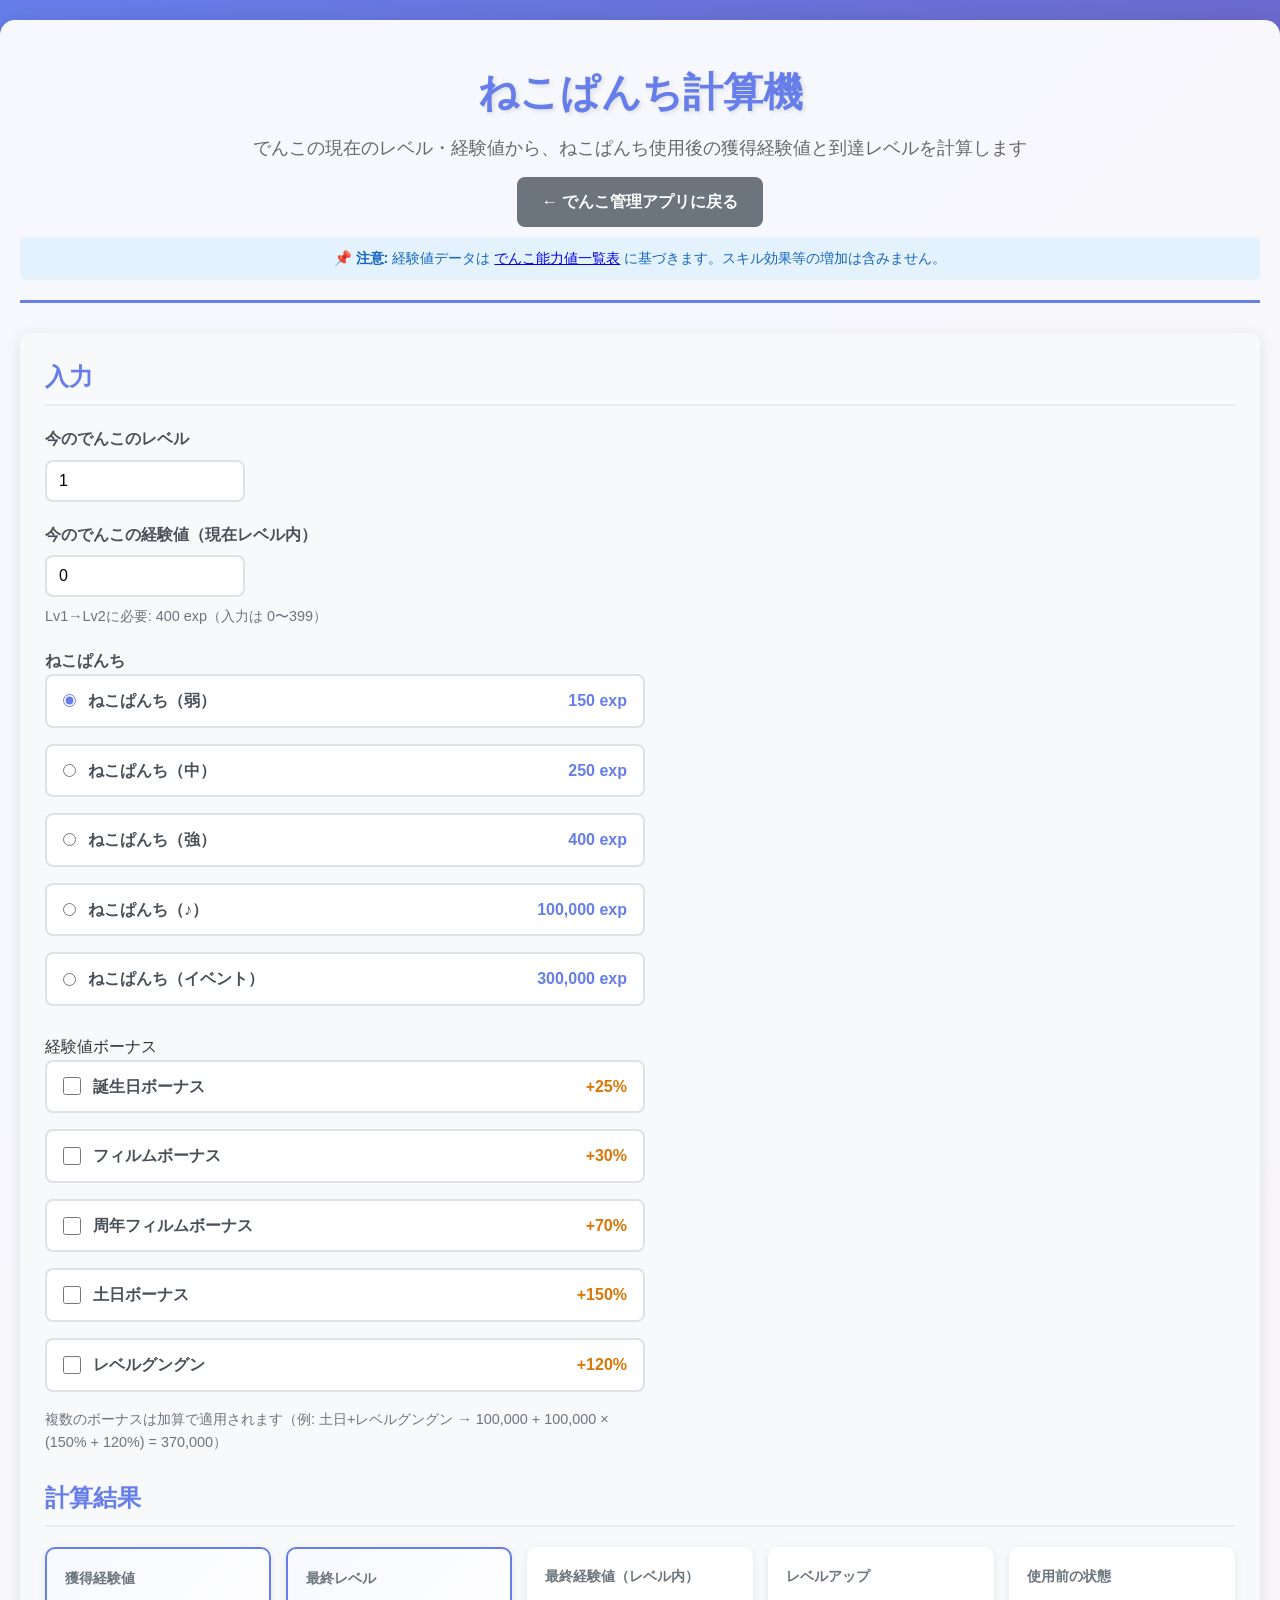
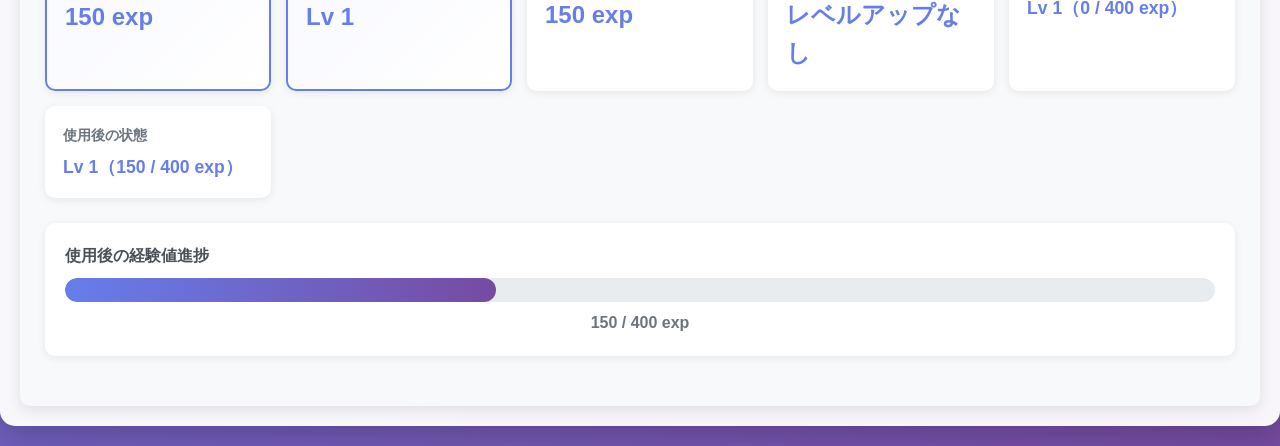
==== nekopanchi.html @ 50ef8048 "Add files via upload" ====
<!DOCTYPE html>
<html lang="ja">
<head>
    <meta charset="UTF-8">
    <meta name="viewport" content="width=device-width, initial-scale=1.0">
    <title>ねこぱんち計算機 - 駅メモ！でんこ管理アプリ</title>
    <link rel="icon" type="image/svg+xml" href="favicon.svg">
    <link rel="stylesheet" href="styles.css">
</head>
<body>
    <div class="container">
        <header class="header">
            <h1>ねこぱんち計算機</h1>
            <p>でんこの現在のレベル・経験値から、ねこぱんち使用後の獲得経験値と到達レベルを計算します</p>
            <nav class="page-nav">
                <a href="index.html" class="btn btn-secondary">← でんこ管理アプリに戻る</a>
            </nav>
            <div class="notice" style="background: #e3f2fd; padding: 10px; border-radius: 5px; margin-top: 10px; font-size: 0.9rem; color: #1565c0;">
                <strong>📌 注意:</strong> 経験値データは
                <a href="wiki/でんこ能力値一覧表.html" target="_blank" rel="noopener">でんこ能力値一覧表</a>
                に基づきます。スキル効果等の増加は含みません。
            </div>
        </header>

        <div class="calculator-panel">
            <section class="calculator-section">
                <h2>入力</h2>
                <div class="calculator-form">
                    <div class="form-group">
                        <label for="current-level">今のでんこのレベル</label>
                        <input type="number" id="current-level" min="1" max="80" value="1" required>
                    </div>

                    <div class="form-group">
                        <label for="current-exp">今のでんこの経験値（現在レベル内）</label>
                        <input type="number" id="current-exp" min="0" value="0" required>
                        <p id="exp-hint" class="form-hint">次のレベルまで: あと 400 exp（入力は 0〜399）</p>
                    </div>

                    <fieldset class="form-group punch-selector">
                        <legend>ねこぱんち</legend>
                        <label class="punch-option">
                            <input type="radio" name="nekopanchi-type" value="weak" checked>
                            <span class="punch-label">ねこぱんち（弱）</span>
                            <span class="punch-exp">150 exp</span>
                        </label>
                        <label class="punch-option">
                            <input type="radio" name="nekopanchi-type" value="medium">
                            <span class="punch-label">ねこぱんち（中）</span>
                            <span class="punch-exp">250 exp</span>
                        </label>
                        <label class="punch-option">
                            <input type="radio" name="nekopanchi-type" value="strong">
                            <span class="punch-label">ねこぱんち（強）</span>
                            <span class="punch-exp">400 exp</span>
                        </label>
                        <label class="punch-option">
                            <input type="radio" name="nekopanchi-type" value="music">
                            <span class="punch-label">ねこぱんち（♪）</span>
                            <span class="punch-exp">100,000 exp</span>
                        </label>
                        <label class="punch-option">
                            <input type="radio" name="nekopanchi-type" value="event">
                            <span class="punch-label">ねこぱんち（イベント）</span>
                            <span class="punch-exp">300,000 exp</span>
                        </label>
                    </fieldset>

                    <fieldset class="form-group bonus-selector">
                        <legend>経験値ボーナス</legend>
                        <label class="bonus-option">
                            <input type="checkbox" id="bonus-birthday" name="exp-bonus" value="birthday">
                            <span class="bonus-label">誕生日ボーナス</span>
                            <span class="bonus-rate">+25%</span>
                        </label>
                        <label class="bonus-option">
                            <input type="checkbox" id="bonus-film" name="exp-bonus" value="film">
                            <span class="bonus-label">フィルムボーナス</span>
                            <span class="bonus-rate">+30%</span>
                        </label>
                        <label class="bonus-option">
                            <input type="checkbox" id="bonus-anniversary-film" name="exp-bonus" value="anniversaryFilm">
                            <span class="bonus-label">周年フィルムボーナス</span>
                            <span class="bonus-rate">+70%</span>
                        </label>
                        <label class="bonus-option">
                            <input type="checkbox" id="bonus-weekend" name="exp-bonus" value="weekend">
                            <span class="bonus-label">土日ボーナス</span>
                            <span class="bonus-rate">+150%</span>
                        </label>
                        <label class="bonus-option">
                            <input type="checkbox" id="bonus-level-gungun" name="exp-bonus" value="levelGungun">
                            <span class="bonus-label">レベルグングン</span>
                            <span class="bonus-rate">+120%</span>
                        </label>
                        <p class="form-hint">複数のボーナスは加算で適用されます（例: 土日+レベルグングン → 100,000 + 100,000 × (150% + 120%) = 370,000）</p>
                    </fieldset>
                </div>
            </section>

            <div id="error-message" class="error-message" hidden></div>

            <section id="result-section" class="calculator-section result-section">
                <h2>計算結果</h2>
                <div class="result-grid">
                    <div class="result-card highlight">
                        <span class="result-label">獲得経験値</span>
                        <span id="gained-exp" class="result-value">150 exp</span>
                        <span id="gained-exp-detail" class="result-detail"></span>
                    </div>
                    <div class="result-card highlight">
                        <span class="result-label">最終レベル</span>
                        <span id="final-level" class="result-value">Lv 1</span>
                    </div>
                    <div class="result-card">
                        <span class="result-label">最終経験値（レベル内）</span>
                        <span id="final-exp" class="result-value">150 exp</span>
                    </div>
                    <div class="result-card">
                        <span class="result-label">レベルアップ</span>
                        <span id="level-up-count" class="result-value">レベルアップなし</span>
                    </div>
                    <div class="result-card">
                        <span class="result-label">使用前の状態</span>
                        <span id="state-before" class="result-value result-value-sm">Lv 1（0 / 400 exp）</span>
                    </div>
                    <div class="result-card">
                        <span class="result-label">使用後の状態</span>
                        <span id="state-after" class="result-value result-value-sm">Lv 1（150 / 400 exp）</span>
                    </div>
                </div>

                <div class="exp-progress-container">
                    <p class="progress-label">使用後の経験値進捗</p>
                    <div class="exp-progress-track">
                        <div id="exp-progress-bar" class="exp-progress-bar"></div>
                    </div>
                    <p id="exp-progress-text" class="progress-text">150 / 400 exp</p>
                </div>
            </section>
        </div>
    </div>

    <script src="nekopanchi.js"></script>
</body>
</html>
---- styles.css ----
/**
 * 駅メモ！でんこ管理アプリ - スタイルシート
 * 
 * 概要: でんこの所持状況とレベル管理を行うWebアプリケーションのスタイル定義
 * 主な仕様: レスポンシブデザイン、モダンなUI、使いやすいフィルタ・ソート機能
 * 制限事項: 静的ファイルのみで動作、ローカルストレージを使用
 */

/* リセットとベーススタイル */
* {
    margin: 0;
    padding: 0;
    box-sizing: border-box;
}

body {
    font-family: 'Segoe UI', Tahoma, Geneva, Verdana, sans-serif;
    line-height: 1.6;
    color: #333;
    background: linear-gradient(135deg, #667eea 0%, #764ba2 100%);
    min-height: 100vh;
}

.container {
    max-width: 1400px;
    margin: 0 auto;
    padding: 20px;
    background: rgba(255, 255, 255, 0.95);
    border-radius: 15px;
    box-shadow: 0 10px 30px rgba(0, 0, 0, 0.2);
    margin-top: 20px;
    margin-bottom: 20px;
}

/* ヘッダー */
.header {
    text-align: center;
    margin-bottom: 30px;
    padding: 20px 0;
    border-bottom: 3px solid #667eea;
}

.header h1 {
    color: #667eea;
    font-size: 2.5rem;
    margin-bottom: 10px;
    text-shadow: 2px 2px 4px rgba(0, 0, 0, 0.1);
}

.header p {
    color: #666;
    font-size: 1.1rem;
}

/* コントロールパネル */
.control-panel {
    background: #f8f9fa;
    border-radius: 10px;
    padding: 25px;
    margin-bottom: 30px;
    box-shadow: 0 4px 15px rgba(0, 0, 0, 0.1);
}

/* タブ */
.tab-container {
    display: flex;
    gap: 10px;
    margin-bottom: 25px;
    justify-content: center;
}

.tab-button {
    padding: 12px 30px;
    border: none;
    border-radius: 25px;
    background: #e9ecef;
    color: #495057;
    font-size: 1rem;
    font-weight: 600;
    cursor: pointer;
    transition: all 0.3s ease;
}

.tab-button:hover {
    background: #dee2e6;
    transform: translateY(-2px);
}

.tab-button.active {
    background: #667eea;
    color: white;
    box-shadow: 0 4px 15px rgba(102, 126, 234, 0.3);
}

/* フィルタ・ソートセクション */
.filter-sort-container {
    display: grid;
    grid-template-columns: 2fr 1fr;
    gap: 30px;
    margin-bottom: 25px;
}

.filter-section h3,
.sort-section h3 {
    color: #495057;
    margin-bottom: 15px;
    font-size: 1.2rem;
    border-bottom: 2px solid #667eea;
    padding-bottom: 5px;
}

.filter-row {
    display: flex;
    gap: 15px;
    margin-bottom: 15px;
    flex-wrap: wrap;
}

.filter-item {
    display: flex;
    flex-direction: column;
    gap: 5px;
    min-width: 150px;
    flex: 1;
}

.filter-item label {
    font-weight: 600;
    color: #495057;
    font-size: 0.9rem;
}

.filter-item input,
.filter-item select {
    padding: 8px 12px;
    border: 2px solid #e9ecef;
    border-radius: 8px;
    font-size: 0.9rem;
    transition: border-color 0.3s ease;
}

/* 範囲入力用のスタイル */
.filter-item .range-inputs {
    display: flex;
    align-items: center;
    gap: 8px;
}

.filter-item .range-inputs input {
    flex: 1;
    min-width: 60px;
}

.filter-item .range-inputs span {
    color: #495057;
    font-weight: 600;
}

.filter-item input:focus,
.filter-item select:focus {
    outline: none;
    border-color: #667eea;
    box-shadow: 0 0 0 3px rgba(102, 126, 234, 0.1);
}

.sort-controls {
    display: flex;
    gap: 10px;
    align-items: center;
    flex-wrap: wrap;
}

.sort-controls label {
    font-weight: 600;
    color: #495057;
    font-size: 0.9rem;
}

.sort-controls select {
    padding: 8px 12px;
    border: 2px solid #e9ecef;
    border-radius: 8px;
    font-size: 0.9rem;
}

.sort-direction-btn {
    padding: 8px 15px;
    border: 2px solid #667eea;
    border-radius: 8px;
    background: white;
    color: #667eea;
    cursor: pointer;
    font-weight: 600;
    transition: all 0.3s ease;
}

.sort-direction-btn:hover {
    background: #667eea;
    color: white;
}

/* 統計情報 */
.stats-section {
    display: flex;
    gap: 20px;
    justify-content: center;
    flex-wrap: wrap;
    padding: 20px;
    background: white;
    border-radius: 10px;
    box-shadow: 0 2px 10px rgba(0, 0, 0, 0.1);
}

.stat-item {
    display: flex;
    flex-direction: column;
    align-items: center;
    gap: 5px;
    min-width: 100px;
}

.stat-label {
    font-size: 0.9rem;
    color: #666;
    font-weight: 600;
}

.stat-item span:last-child {
    font-size: 1.5rem;
    font-weight: bold;
    color: #667eea;
}

/* でんこリスト */
.denko-list-container {
    margin-bottom: 30px;
}

.denko-list {
    display: grid;
    gap: 15px;
}

.denko-item {
    background: white;
    border-radius: 12px;
    padding: 20px;
    box-shadow: 0 4px 15px rgba(0, 0, 0, 0.1);
    transition: all 0.3s ease;
    border-left: 5px solid #e9ecef;
}

.denko-item:hover {
    transform: translateY(-3px);
    box-shadow: 0 8px 25px rgba(0, 0, 0, 0.15);
}

.denko-item.owned {
    border-left-color: #28a745;
    background: linear-gradient(135deg, #ffffff 0%, #f8fff9 100%);
}

.denko-item.not-owned {
    border-left-color: #dc3545;
    background: linear-gradient(135deg, #ffffff 0%, #fff8f8 100%);
}

.denko-header {
    display: flex;
    justify-content: space-between;
    align-items: center;
    margin-bottom: 15px;
    flex-wrap: wrap;
    gap: 10px;
}

.denko-basic-info {
    display: flex;
    align-items: center;
    gap: 15px;
    flex-wrap: wrap;
}

.denko-id {
    background: #667eea;
    color: white;
    padding: 5px 12px;
    border-radius: 20px;
    font-weight: bold;
    font-size: 0.9rem;
}

.denko-name {
    font-size: 1.3rem;
    font-weight: bold;
    color: #333;
}

.denko-type {
    background: #17a2b8;
    color: white;
    padding: 4px 10px;
    border-radius: 15px;
    font-size: 0.8rem;
    font-weight: 600;
}

.denko-attribute {
    padding: 4px 10px;
    border-radius: 15px;
    font-size: 0.8rem;
    font-weight: 600;
    color: white;
}

.denko-attribute.heat {
    background: #dc3545;
}

.denko-attribute.cool {
    background: #007bff;
}

.denko-attribute.eco {
    background: #28a745;
}

.denko-controls {
    display: flex;
    align-items: center;
    gap: 15px;
}

.ownership-control {
    display: flex;
    align-items: center;
    gap: 8px;
}

.ownership-checkbox {
    width: 20px;
    height: 20px;
    cursor: pointer;
}

.level-control {
    display: flex;
    align-items: center;
    gap: 8px;
}

.level-input {
    width: 70px;
    padding: 6px 8px;
    border: 2px solid #e9ecef;
    border-radius: 6px;
    text-align: center;
    font-weight: bold;
}

.level-input:focus {
    outline: none;
    border-color: #667eea;
}

.level-input:disabled {
    background: #f8f9fa;
    color: #6c757d;
}

.class-control {
    display: flex;
    align-items: center;
    gap: 8px;
}

.class-input {
    width: 70px;
    padding: 6px 8px;
    border: 2px solid #e9ecef;
    border-radius: 6px;
    text-align: center;
    font-weight: bold;
}

.class-input:focus {
    outline: none;
    border-color: #667eea;
}

.class-input:disabled {
    background: #f8f9fa;
    color: #6c757d;
}

.denko-details {
    margin-top: 15px;
    padding-top: 15px;
    border-top: 1px solid #e9ecef;
}

.skill-info {
    background: #f8f9fa;
    padding: 15px;
    border-radius: 8px;
    margin-top: 10px;
}

.skill-name {
    font-weight: bold;
    color: #667eea;
    margin-bottom: 8px;
    font-size: 1rem;
}

.skill-effect {
    color: #555;
    line-height: 1.5;
    font-size: 0.9rem;
}

/* データ管理 */
.data-management {
    display: flex;
    gap: 15px;
    justify-content: center;
    flex-wrap: wrap;
    padding: 25px;
    background: #f8f9fa;
    border-radius: 10px;
}

.btn {
    padding: 12px 25px;
    border: none;
    border-radius: 8px;
    font-size: 1rem;
    font-weight: 600;
    cursor: pointer;
    transition: all 0.3s ease;
    text-decoration: none;
    display: inline-block;
}

.btn-primary {
    background: #667eea;
    color: white;
}

.btn-primary:hover {
    background: #5a6fd8;
    transform: translateY(-2px);
    box-shadow: 0 4px 15px rgba(102, 126, 234, 0.3);
}

.btn-secondary {
    background: #6c757d;
    color: white;
}

.btn-secondary:hover {
    background: #5a6268;
    transform: translateY(-2px);
    box-shadow: 0 4px 15px rgba(108, 117, 125, 0.3);
}

.btn-info {
    background: #17a2b8;
    color: white;
}

.btn-info:hover {
    background: #138496;
    transform: translateY(-2px);
    box-shadow: 0 4px 15px rgba(23, 162, 184, 0.3);
}

/* モーダル */
.modal {
    display: none;
    position: fixed;
    z-index: 1000;
    left: 0;
    top: 0;
    width: 100%;
    height: 100%;
    background-color: rgba(0, 0, 0, 0.5);
    animation: fadeIn 0.3s ease;
}

.modal-content {
    background-color: white;
    margin: 5% auto;
    padding: 0;
    border-radius: 15px;
    width: 90%;
    max-width: 900px;
    max-height: 80vh;
    overflow-y: auto;
    box-shadow: 0 10px 30px rgba(0, 0, 0, 0.3);
    animation: slideDown 0.3s ease;
}

.modal-header {
    display: flex;
    justify-content: space-between;
    align-items: center;
    padding: 20px 25px;
    border-bottom: 2px solid #e9ecef;
    background: linear-gradient(135deg, #667eea 0%, #764ba2 100%);
    color: white;
    border-radius: 15px 15px 0 0;
}

.modal-header h2 {
    margin: 0;
    font-size: 1.5rem;
}

.close {
    color: white;
    font-size: 28px;
    font-weight: bold;
    cursor: pointer;
    line-height: 1;
    padding: 5px;
    border-radius: 50%;
    transition: all 0.3s ease;
}

.close:hover {
    background-color: rgba(255, 255, 255, 0.2);
    transform: scale(1.1);
}

.modal-body {
    padding: 25px;
}

/* グラフコントロール */
.graph-controls {
    display: flex;
    gap: 20px;
    margin-bottom: 20px;
    justify-content: center;
    flex-wrap: wrap;
}

.graph-controls label {
    display: flex;
    align-items: center;
    gap: 8px;
    padding: 10px 15px;
    background: #f8f9fa;
    border-radius: 20px;
    cursor: pointer;
    transition: all 0.3s ease;
    font-weight: 600;
}

.graph-controls label:hover {
    background: #e9ecef;
    transform: translateY(-2px);
}

.graph-controls input[type="radio"] {
    width: 18px;
    height: 18px;
}

.graph-controls input[type="radio"]:checked + label,
.graph-controls label:has(input[type="radio"]:checked) {
    background: #667eea;
    color: white;
}

/* グラフエリア */
#level-chart {
    width: 100%;
    height: 400px;
    border: 2px solid #e9ecef;
    border-radius: 10px;
    background: white;
    margin-bottom: 20px;
}

/* グラフ統計 */
.graph-stats {
    display: flex;
    gap: 30px;
    justify-content: center;
    flex-wrap: wrap;
    padding: 20px;
    background: #f8f9fa;
    border-radius: 10px;
}

.stat-row {
    display: flex;
    flex-direction: column;
    align-items: center;
    gap: 5px;
    min-width: 120px;
}

.stat-row .stat-label {
    font-size: 0.9rem;
    color: #666;
    font-weight: 600;
}

.stat-row span:last-child {
    font-size: 1.3rem;
    font-weight: bold;
    color: #667eea;
}

/* アニメーション */
@keyframes fadeIn {
    from { opacity: 0; }
    to { opacity: 1; }
}

@keyframes slideDown {
    from { 
        opacity: 0;
        transform: translateY(-50px);
    }
    to { 
        opacity: 1;
        transform: translateY(0);
    }
}

/* レスポンシブデザイン */
@media (max-width: 768px) {
    .container {
        margin: 10px;
        padding: 15px;
    }
    
    .header h1 {
        font-size: 2rem;
    }
    
    .filter-sort-container {
        grid-template-columns: 1fr;
        gap: 20px;
    }
    
    .filter-row {
        flex-direction: column;
        gap: 10px;
    }
    
    .filter-item {
        min-width: auto;
    }
    
    .denko-header {
        flex-direction: column;
        align-items: flex-start;
    }
    
    .denko-basic-info {
        width: 100%;
    }
    
    .denko-controls {
        width: 100%;
        justify-content: space-between;
    }
    
    .stats-section {
        gap: 15px;
    }
    
    .data-management {
        flex-direction: column;
        align-items: center;
    }
    
    .btn {
        width: 100%;
        max-width: 300px;
    }
    
    .modal-content {
        width: 95%;
        margin: 2% auto;
    }
    
    .graph-controls {
        flex-direction: column;
        align-items: center;
    }
    
    .graph-stats {
        gap: 15px;
    }
    
    #level-chart {
        height: 300px;
    }
}

@media (max-width: 480px) {
    .tab-container {
        flex-direction: column;
    }
    
    .tab-button {
        width: 100%;
    }
    
    .denko-basic-info {
        flex-direction: column;
        align-items: flex-start;
        gap: 10px;
    }
}

/* ねこぱんち計算機 */
.page-nav {
    margin-top: 15px;
}

.page-nav .btn {
    text-decoration: none;
    display: inline-block;
}

.calculator-panel {
    background: #f8f9fa;
    border-radius: 10px;
    padding: 25px;
    box-shadow: 0 4px 15px rgba(0, 0, 0, 0.1);
}

.calculator-section {
    margin-bottom: 25px;
}

.calculator-section h2 {
    color: #667eea;
    margin-bottom: 20px;
    padding-bottom: 8px;
    border-bottom: 2px solid #e9ecef;
}

.calculator-form {
    display: grid;
    gap: 20px;
    max-width: 600px;
}

.form-group {
    display: flex;
    flex-direction: column;
    gap: 8px;
}

.form-group label,
.punch-selector legend {
    font-weight: 600;
    color: #495057;
}

.form-group input[type="number"] {
    padding: 10px 12px;
    border: 2px solid #dee2e6;
    border-radius: 8px;
    font-size: 1rem;
    max-width: 200px;
}

.form-group input[type="number"]:focus {
    outline: none;
    border-color: #667eea;
}

.form-hint {
    font-size: 0.9rem;
    color: #6c757d;
}

.punch-selector {
    border: none;
    padding: 0;
    margin: 0;
}

.punch-option {
    display: flex;
    align-items: center;
    gap: 12px;
    padding: 12px 16px;
    margin-bottom: 8px;
    background: #fff;
    border: 2px solid #dee2e6;
    border-radius: 8px;
    cursor: pointer;
    transition: border-color 0.2s, background-color 0.2s;
}

.punch-option:hover {
    border-color: #667eea;
    background: #f8f9ff;
}

.punch-option input[type="radio"] {
    accent-color: #667eea;
}

.punch-label {
    flex: 1;
    font-weight: 600;
}

.punch-exp {
    color: #667eea;
    font-weight: 700;
}

.bonus-selector {
    border: none;
    padding: 0;
    margin: 0;
}

.bonus-option {
    display: flex;
    align-items: center;
    gap: 12px;
    padding: 12px 16px;
    margin-bottom: 8px;
    background: #fff;
    border: 2px solid #dee2e6;
    border-radius: 8px;
    cursor: pointer;
    transition: border-color 0.2s, background-color 0.2s;
}

.bonus-option:hover {
    border-color: #f59e0b;
    background: #fffbeb;
}

.bonus-option input[type="checkbox"] {
    accent-color: #f59e0b;
    width: 18px;
    height: 18px;
}

.bonus-label {
    flex: 1;
    font-weight: 600;
}

.bonus-rate {
    color: #d97706;
    font-weight: 700;
}

.result-detail {
    font-size: 0.85rem;
    color: #6c757d;
    font-weight: 500;
    line-height: 1.4;
}

.error-message {
    background: #ffebee;
    color: #c62828;
    padding: 12px 16px;
    border-radius: 8px;
    margin-bottom: 20px;
    border-left: 4px solid #c62828;
}

.result-grid {
    display: grid;
    grid-template-columns: repeat(auto-fit, minmax(220px, 1fr));
    gap: 15px;
    margin-bottom: 25px;
}

.result-card {
    background: #fff;
    border-radius: 10px;
    padding: 18px;
    box-shadow: 0 2px 8px rgba(0, 0, 0, 0.08);
    display: flex;
    flex-direction: column;
    gap: 8px;
}

.result-card.highlight {
    border: 2px solid #667eea;
    background: linear-gradient(135deg, #f8f9ff 0%, #fff 100%);
}

.result-label {
    font-size: 0.9rem;
    color: #6c757d;
    font-weight: 600;
}

.result-value {
    font-size: 1.5rem;
    font-weight: bold;
    color: #667eea;
}

.result-value-sm {
    font-size: 1.1rem;
    line-height: 1.4;
}

.exp-progress-container {
    background: #fff;
    border-radius: 10px;
    padding: 20px;
    box-shadow: 0 2px 8px rgba(0, 0, 0, 0.08);
}

.progress-label {
    font-weight: 600;
    color: #495057;
    margin-bottom: 10px;
}

.exp-progress-track {
    height: 24px;
    background: #e9ecef;
    border-radius: 12px;
    overflow: hidden;
}

.exp-progress-bar {
    height: 100%;
    width: 0;
    background: linear-gradient(90deg, #667eea 0%, #764ba2 100%);
    border-radius: 12px;
    transition: width 0.3s ease;
}

.progress-text {
    margin-top: 8px;
    text-align: center;
    color: #6c757d;
    font-weight: 600;
}
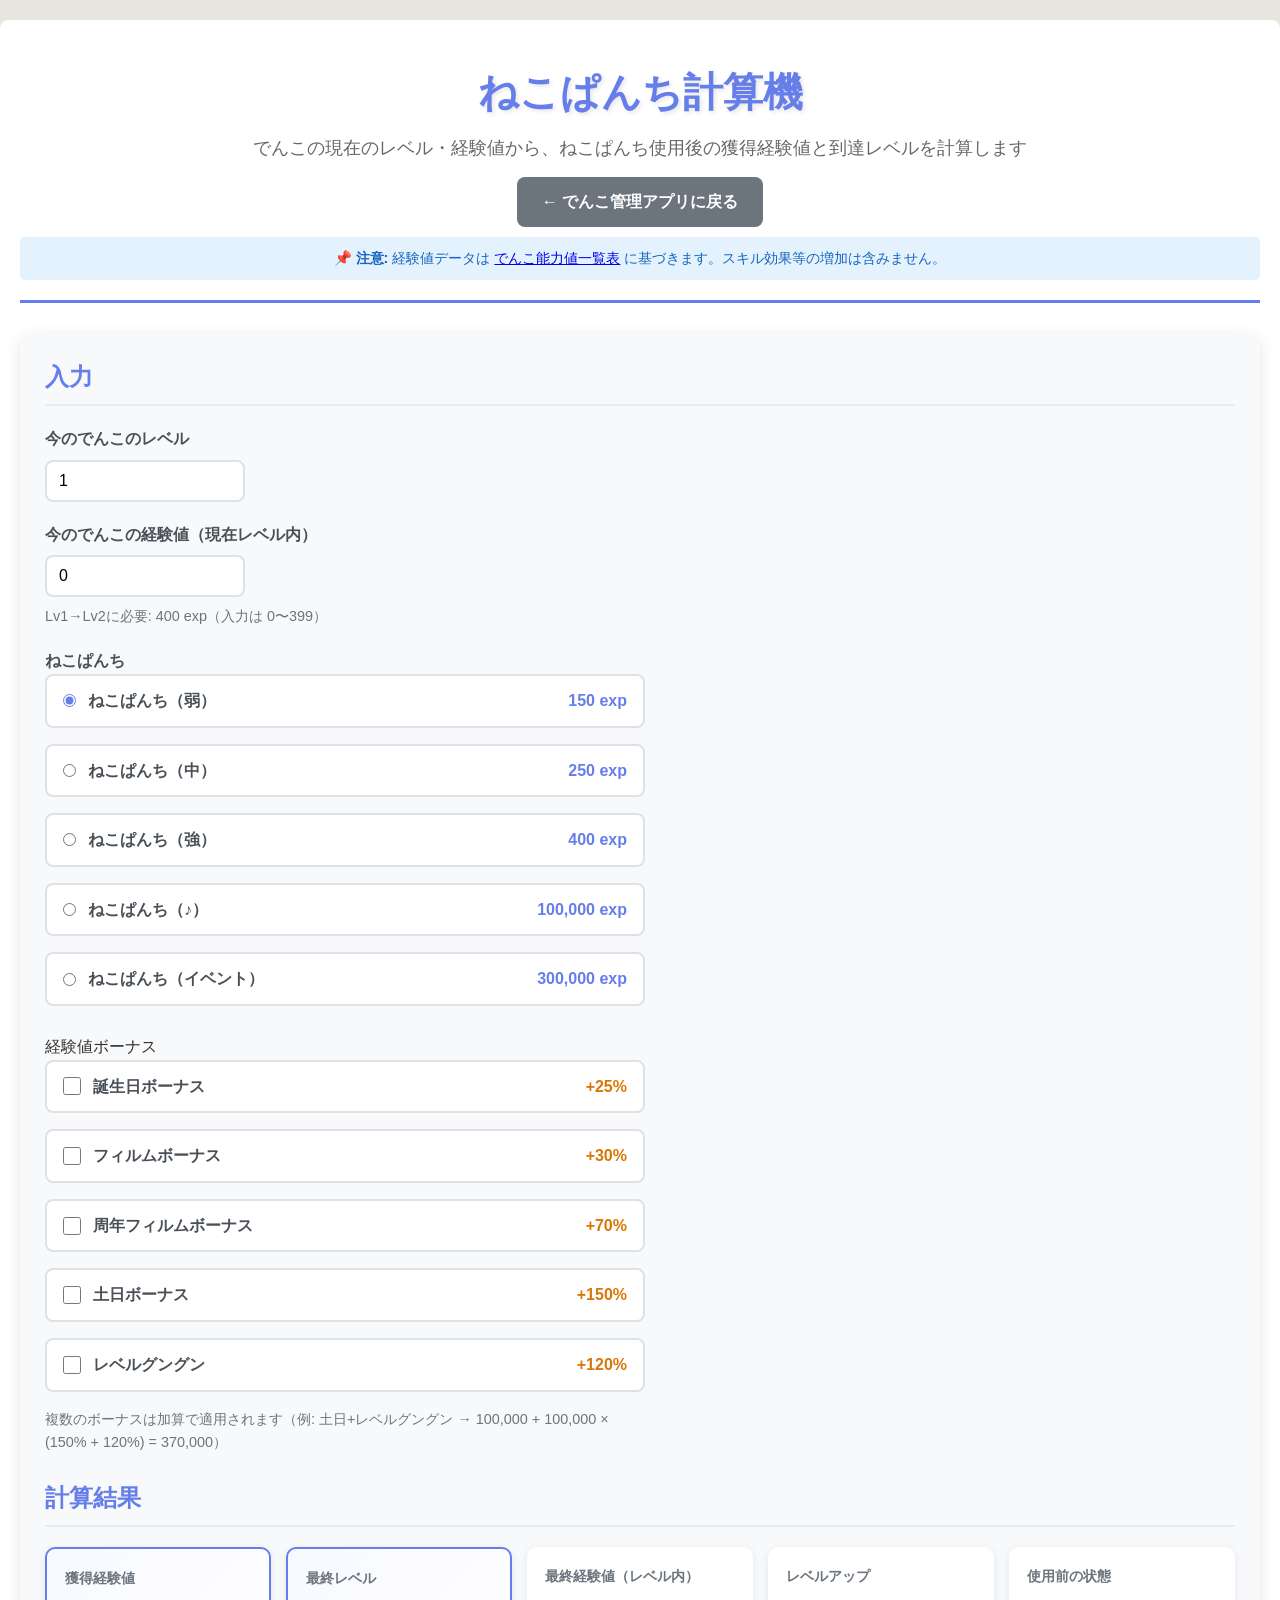
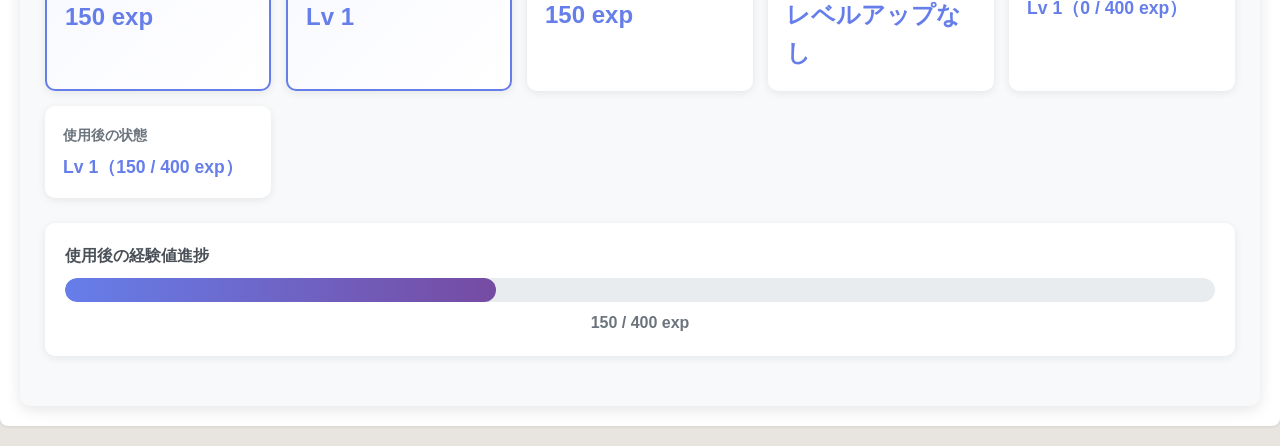
==== commit a2de65f8: "でんこデータを更新し、レベル上限を100に拡張する。 新規でんこの反映と、管理画面・ねこぱんち計算機・経験値テーブルのLv100対応を行う。  Co-authored-by: Cursor <curs" ====
--- a/nekopanchi.html
+++ b/nekopanchi.html
@@ -28,7 +28,7 @@
                 <div class="calculator-form">
                     <div class="form-group">
                         <label for="current-level">今のでんこのレベル</label>
-                        <input type="number" id="current-level" min="1" max="80" value="1" required>
+                        <input type="number" id="current-level" min="1" max="100" value="1" required>
                     </div>
 
                     <div class="form-group">
--- a/styles.css
+++ b/styles.css
@@ -17,7 +17,7 @@
     font-family: 'Segoe UI', Tahoma, Geneva, Verdana, sans-serif;
     line-height: 1.6;
     color: #333;
-    background: linear-gradient(135deg, #667eea 0%, #764ba2 100%);
+    background: #e8e5e0;
     min-height: 100vh;
 }
 
@@ -25,9 +25,9 @@
     max-width: 1400px;
     margin: 0 auto;
     padding: 20px;
-    background: rgba(255, 255, 255, 0.95);
-    border-radius: 15px;
-    box-shadow: 0 10px 30px rgba(0, 0, 0, 0.2);
+    background: #fff;
+    border-radius: 8px;
+    box-shadow: 0 1px 3px rgba(0, 0, 0, 0.08);
     margin-top: 20px;
     margin-bottom: 20px;
 }
@@ -507,7 +507,7 @@
     align-items: center;
     padding: 20px 25px;
     border-bottom: 2px solid #e9ecef;
-    background: linear-gradient(135deg, #667eea 0%, #764ba2 100%);
+    background: #4a5568;
     color: white;
     border-radius: 15px 15px 0 0;
 }
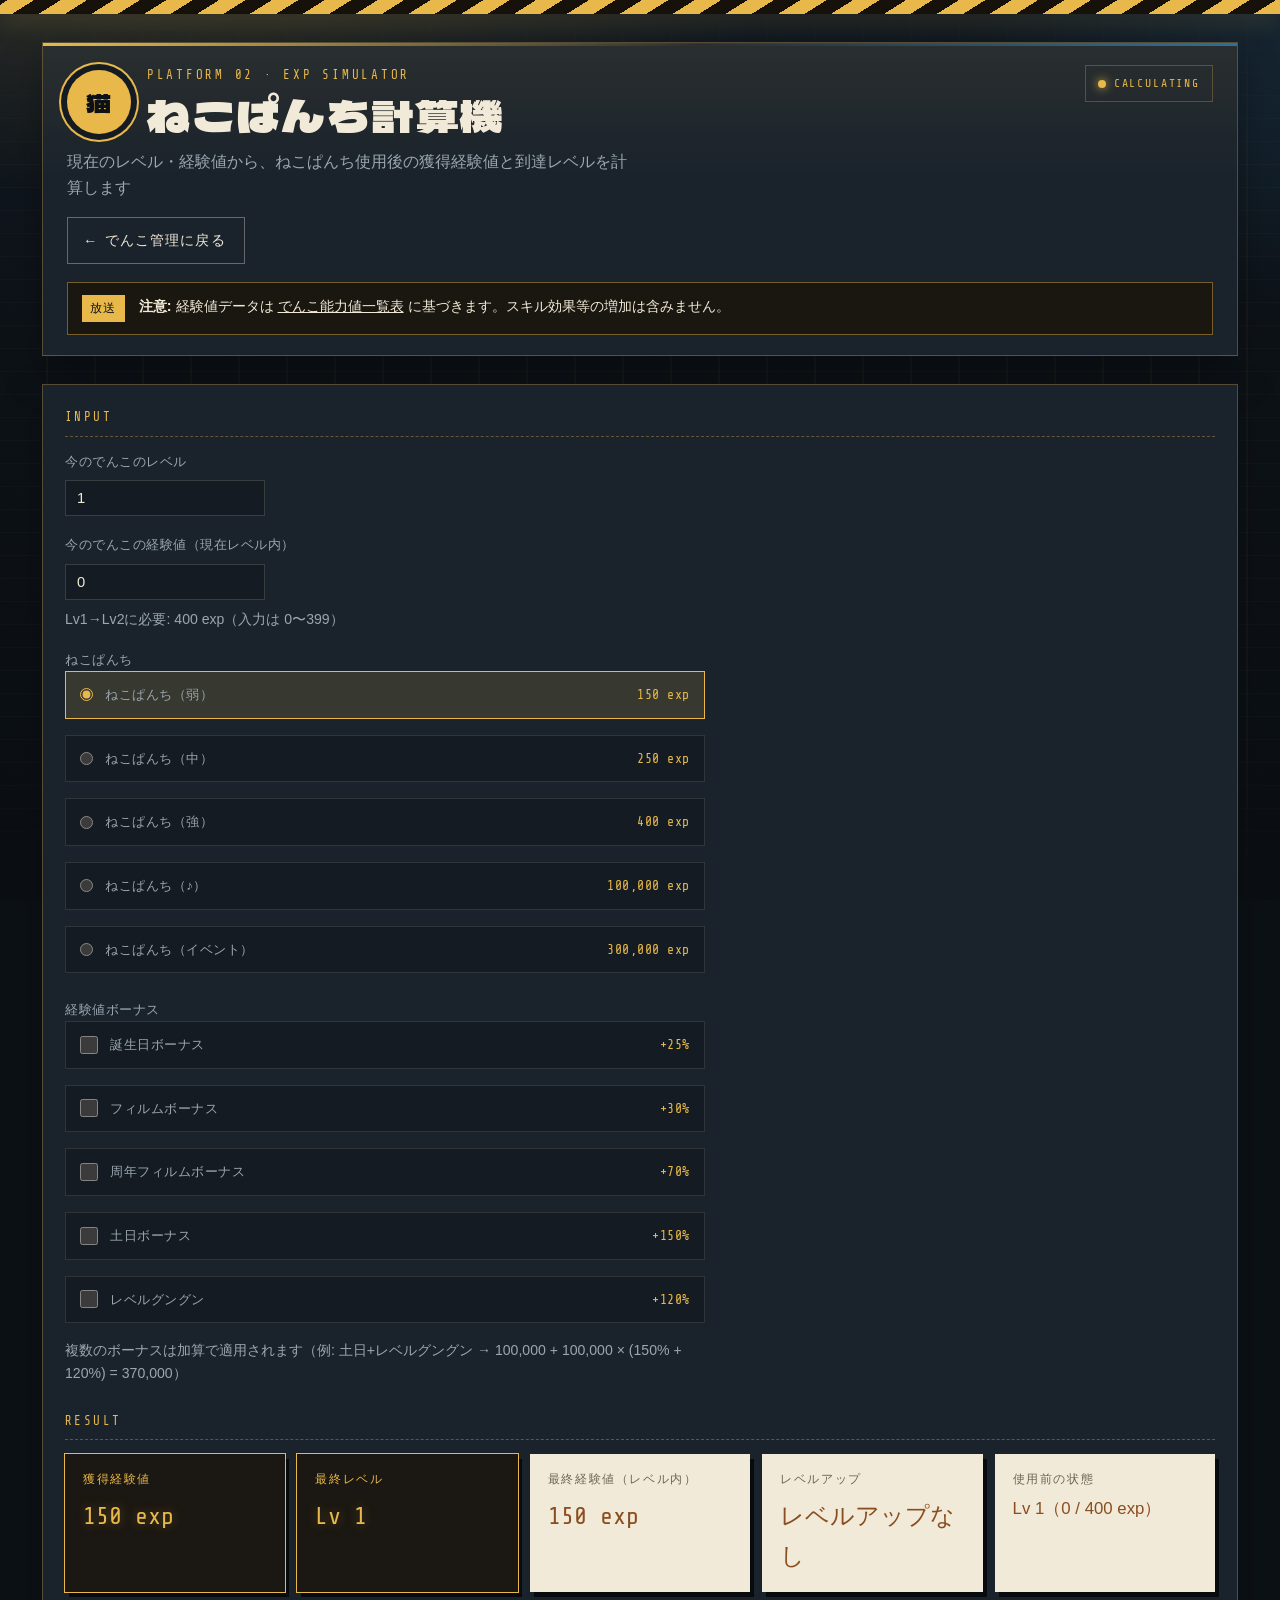
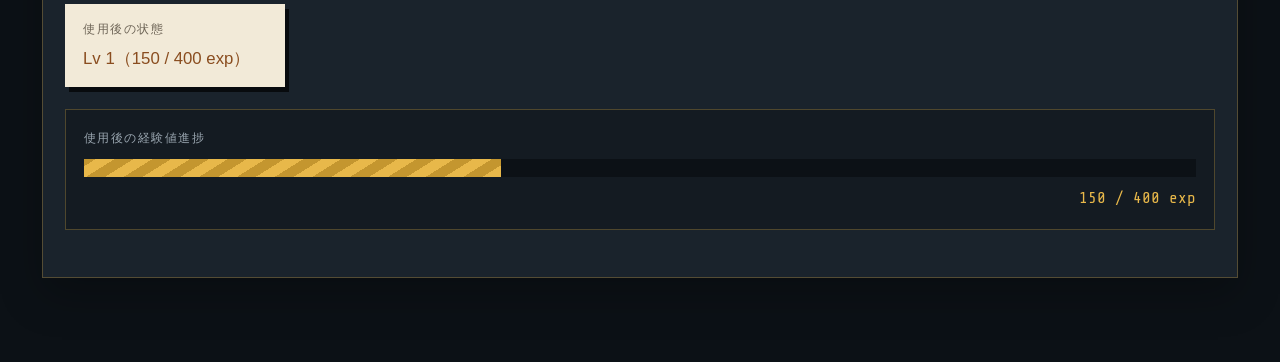
==== commit c80a89b7: "夜のホーム発車標をモチーフにUIを刷新する。 定番の紫系デザインをやめ、乗車券カードとLED統計で駅メモらしい見た目にする。  Co-authored-by: Cursor <cursoragent@" ====
--- a/nekopanchi.html
+++ b/nekopanchi.html
@@ -5,26 +5,45 @@
     <meta name="viewport" content="width=device-width, initial-scale=1.0">
     <title>ねこぱんち計算機 - 駅メモ！でんこ管理アプリ</title>
     <link rel="icon" type="image/svg+xml" href="favicon.svg">
+    <link rel="preconnect" href="https://fonts.googleapis.com">
+    <link rel="preconnect" href="https://fonts.gstatic.com" crossorigin>
+    <link href="https://fonts.googleapis.com/css2?family=Dela+Gothic+One&family=Kosugi+Maru&family=Share+Tech+Mono&display=swap" rel="stylesheet">
     <link rel="stylesheet" href="styles.css">
 </head>
 <body>
+    <div class="atmosphere" aria-hidden="true">
+        <div class="atmosphere-tracks"></div>
+        <div class="atmosphere-grain"></div>
+    </div>
+    <div class="platform-stripe" aria-hidden="true"></div>
     <div class="container">
         <header class="header">
-            <h1>ねこぱんち計算機</h1>
-            <p>でんこの現在のレベル・経験値から、ねこぱんち使用後の獲得経験値と到達レベルを計算します</p>
-            <nav class="page-nav">
-                <a href="index.html" class="btn btn-secondary">← でんこ管理アプリに戻る</a>
-            </nav>
-            <div class="notice" style="background: #e3f2fd; padding: 10px; border-radius: 5px; margin-top: 10px; font-size: 0.9rem; color: #1565c0;">
-                <strong>📌 注意:</strong> 経験値データは
-                <a href="wiki/でんこ能力値一覧表.html" target="_blank" rel="noopener">でんこ能力値一覧表</a>
-                に基づきます。スキル効果等の増加は含みません。
+            <div class="header-board">
+                <div class="header-identity">
+                    <span class="route-badge" aria-hidden="true">猫</span>
+                    <div>
+                        <p class="header-kicker">Platform 02 · Exp Simulator</p>
+                        <h1>ねこぱんち計算機</h1>
+                    </div>
+                </div>
+                <p class="header-lead">現在のレベル・経験値から、ねこぱんち使用後の獲得経験値と到達レベルを計算します</p>
+                <nav class="page-nav">
+                    <a href="index.html" class="btn btn-secondary">← でんこ管理に戻る</a>
+                </nav>
+            </div>
+            <span class="board-live"><i></i> CALCULATING</span>
+            <div class="notice">
+                <div>
+                    <strong>注意:</strong> 経験値データは
+                    <a href="wiki/でんこ能力値一覧表.html" target="_blank" rel="noopener">でんこ能力値一覧表</a>
+                    に基づきます。スキル効果等の増加は含みません。
+                </div>
             </div>
         </header>
 
         <div class="calculator-panel">
             <section class="calculator-section">
-                <h2>入力</h2>
+                <h2>Input</h2>
                 <div class="calculator-form">
                     <div class="form-group">
                         <label for="current-level">今のでんこのレベル</label>
@@ -101,7 +120,7 @@
             <div id="error-message" class="error-message" hidden></div>
 
             <section id="result-section" class="calculator-section result-section">
-                <h2>計算結果</h2>
+                <h2>Result</h2>
                 <div class="result-grid">
                     <div class="result-card highlight">
                         <span class="result-label">獲得経験値</span>
--- a/styles.css
+++ b/styles.css
@@ -1,145 +1,393 @@
 /**
  * 駅メモ！でんこ管理アプリ - スタイルシート
- * 
- * 概要: でんこの所持状況とレベル管理を行うWebアプリケーションのスタイル定義
- * 主な仕様: レスポンシブデザイン、モダンなUI、使いやすいフィルタ・ソート機能
- * 制限事項: 静的ファイルのみで動作、ローカルストレージを使用
+ *
+ * 概要: 夜のホーム・発車標・乗車券をモチーフにした視覚設計
+ * 主な仕様: CSS変数による統一、レスポンシブ、モーションはページロードに集約
+ * 制限事項: 静的ファイルのみで動作、外部依存は Google Fonts のみ
  */
 
-/* リセットとベーススタイル */
 * {
     margin: 0;
     padding: 0;
     box-sizing: border-box;
 }
 
+:root {
+    --ink: #0c1116;
+    --ink-2: #141b22;
+    --panel: #1a232c;
+    --panel-edge: rgba(232, 184, 74, 0.28);
+    --ticket: #f2ead8;
+    --ticket-edge: #d9ccb0;
+    --ticket-ink: #1b1712;
+    --muted: #9aa6b0;
+    --amber: #e8b84a;
+    --signal-red: #c73e2a;
+    --signal-green: #3d8f62;
+    --heat: #d45a2a;
+    --cool: #2f6f9a;
+    --eco: #4a7d52;
+    --font-display: "Dela Gothic One", "Hiragino Mincho ProN", serif;
+    --font-body: "Kosugi Maru", "Hiragino Kaku Gothic ProN", sans-serif;
+    --font-mono: "Share Tech Mono", ui-monospace, monospace;
+    --shadow-ticket: 6px 8px 0 #080b0e, 0 18px 36px rgba(0, 0, 0, 0.42);
+}
+
+html {
+    scroll-behavior: smooth;
+    color-scheme: dark;
+}
+
 body {
-    font-family: 'Segoe UI', Tahoma, Geneva, Verdana, sans-serif;
-    line-height: 1.6;
-    color: #333;
-    background: #e8e5e0;
+    font-family: var(--font-body);
+    line-height: 1.65;
+    color: var(--ticket);
+    background: var(--ink);
     min-height: 100vh;
+    position: relative;
+    isolation: isolate;
+}
+
+a {
+    color: var(--amber);
+}
+
+a:hover {
+    color: #f3d07a;
+}
+
+/* ホームの線路・粒子 */
+.atmosphere {
+    position: fixed;
+    inset: 0;
+    z-index: -1;
+    pointer-events: none;
+    overflow: hidden;
+    background:
+        radial-gradient(1200px 520px at 12% -10%, rgba(232, 184, 74, 0.16), transparent 55%),
+        radial-gradient(900px 480px at 110% 8%, rgba(47, 111, 154, 0.18), transparent 50%),
+        linear-gradient(180deg, #101820 0%, var(--ink) 38%, #0a0e12 100%);
+}
+
+.atmosphere-tracks {
+    position: absolute;
+    inset: 0;
+    background-image:
+        repeating-linear-gradient(
+            90deg,
+            transparent 0 46px,
+            rgba(232, 184, 74, 0.07) 46px 48px
+        ),
+        repeating-linear-gradient(
+            0deg,
+            transparent 0 22px,
+            rgba(242, 234, 216, 0.04) 22px 23px
+        );
+    mask-image: linear-gradient(180deg, transparent 0, #000 18%, #000 82%, transparent 100%);
+    opacity: 0.55;
+}
+
+.atmosphere-grain {
+    position: absolute;
+    inset: 0;
+    opacity: 0.22;
+    mix-blend-mode: overlay;
+    background-image: url("data:image/svg+xml,%3Csvg xmlns='http://www.w3.org/2000/svg' width='140' height='140'%3E%3Cfilter id='n'%3E%3CfeTurbulence type='fractalNoise' baseFrequency='.85' numOctaves='3' stitchTiles='stitch'/%3E%3C/filter%3E%3Crect width='100%25' height='100%25' filter='url(%23n)' opacity='.55'/%3E%3C/svg%3E");
+}
+
+.platform-stripe {
+    height: 14px;
+    background: repeating-linear-gradient(
+        -32deg,
+        #e8b84a 0 14px,
+        #16110a 14px 28px
+    );
+    box-shadow: 0 8px 24px rgba(232, 184, 74, 0.18);
 }
 
 .container {
-    max-width: 1400px;
+    max-width: 1240px;
     margin: 0 auto;
-    padding: 20px;
-    background: #fff;
-    border-radius: 8px;
-    box-shadow: 0 1px 3px rgba(0, 0, 0, 0.08);
-    margin-top: 20px;
-    margin-bottom: 20px;
-}
-
-/* ヘッダー */
+    padding: 28px 22px 56px;
+}
+
+.header,
+.control-panel,
+.calculator-panel,
+.denko-list-container {
+    animation: boardIn 0.7s cubic-bezier(0.16, 1, 0.3, 1) both;
+}
+
+.control-panel,
+.calculator-panel {
+    animation-delay: 0.12s;
+}
+
+.denko-list-container {
+    animation-delay: 0.22s;
+}
+
+@keyframes boardIn {
+    from {
+        opacity: 0;
+        transform: translateY(18px);
+    }
+    to {
+        opacity: 1;
+        transform: none;
+    }
+}
+
+/* ヘッダー＝発車標 */
 .header {
-    text-align: center;
-    margin-bottom: 30px;
-    padding: 20px 0;
-    border-bottom: 3px solid #667eea;
+    display: grid;
+    grid-template-columns: 1fr auto;
+    gap: 18px 28px;
+    align-items: end;
+    margin-bottom: 28px;
+    padding: 22px 24px 20px;
+    background:
+        linear-gradient(180deg, rgba(232, 184, 74, 0.08), transparent 42%),
+        var(--panel);
+    border: 1px solid var(--panel-edge);
+    box-shadow: inset 0 1px 0 rgba(255, 255, 255, 0.04), 0 18px 40px rgba(0, 0, 0, 0.28);
+    position: relative;
+}
+
+.header::before {
+    content: "";
+    position: absolute;
+    left: 0;
+    right: 0;
+    top: 0;
+    height: 3px;
+    background: linear-gradient(90deg, var(--amber), transparent 55%, var(--cool));
+}
+
+.header-board {
+    min-width: 0;
+}
+
+.header-identity {
+    display: flex;
+    align-items: center;
+    gap: 16px;
+    margin-bottom: 10px;
+}
+
+.route-badge {
+    width: 64px;
+    height: 64px;
+    flex-shrink: 0;
+    display: grid;
+    place-items: center;
+    border-radius: 50%;
+    background: var(--amber);
+    color: var(--ink);
+    font-family: var(--font-display);
+    font-size: 1.55rem;
+    letter-spacing: 0.04em;
+    box-shadow: 0 0 0 6px var(--ink-2), 0 0 0 8px var(--amber);
+}
+
+.header-kicker {
+    font-family: var(--font-mono);
+    font-size: 0.78rem;
+    letter-spacing: 0.22em;
+    color: var(--amber);
+    text-transform: uppercase;
+    margin-bottom: 4px;
 }
 
 .header h1 {
-    color: #667eea;
-    font-size: 2.5rem;
-    margin-bottom: 10px;
-    text-shadow: 2px 2px 4px rgba(0, 0, 0, 0.1);
-}
-
-.header p {
-    color: #666;
-    font-size: 1.1rem;
+    font-family: var(--font-display);
+    font-size: clamp(1.8rem, 4vw, 2.7rem);
+    line-height: 1.15;
+    color: var(--ticket);
+    letter-spacing: 0.04em;
+    font-weight: 400;
+}
+
+.header-lead,
+.header > p {
+    color: var(--muted);
+    font-size: 0.98rem;
+    max-width: 36em;
+}
+
+.board-live {
+    display: inline-flex;
+    align-items: center;
+    gap: 8px;
+    font-family: var(--font-mono);
+    letter-spacing: 0.16em;
+    font-size: 0.72rem;
+    color: var(--amber);
+    border: 1px solid var(--panel-edge);
+    padding: 8px 12px;
+    align-self: start;
+    justify-self: end;
+}
+
+.board-live i {
+    width: 8px;
+    height: 8px;
+    border-radius: 50%;
+    background: var(--amber);
+    box-shadow: 0 0 10px var(--amber);
+    animation: livePulse 1.6s ease-in-out infinite;
+}
+
+@keyframes livePulse {
+    0%, 100% { opacity: 1; }
+    50% { opacity: 0.25; }
+}
+
+.page-nav {
+    margin-top: 16px;
+}
+
+.page-nav .btn {
+    text-decoration: none;
+    display: inline-block;
+}
+
+/* ホーム放送（注意書き） */
+.notice {
+    grid-column: 1 / -1;
+    display: flex;
+    gap: 14px;
+    align-items: flex-start;
+    padding: 12px 14px;
+    background: #1a1610;
+    border: 1px solid rgba(232, 184, 74, 0.45);
+    color: var(--ticket);
+    font-size: 0.9rem;
+}
+
+.notice::before {
+    content: "放送";
+    flex-shrink: 0;
+    font-family: var(--font-mono);
+    letter-spacing: 0.12em;
+    font-size: 0.72rem;
+    color: var(--ink);
+    background: var(--amber);
+    padding: 4px 8px;
+}
+
+.notice small,
+.notice a {
+    color: inherit;
 }
 
 /* コントロールパネル */
-.control-panel {
-    background: #f8f9fa;
-    border-radius: 10px;
-    padding: 25px;
-    margin-bottom: 30px;
-    box-shadow: 0 4px 15px rgba(0, 0, 0, 0.1);
-}
-
-/* タブ */
+.control-panel,
+.calculator-panel {
+    background: var(--panel);
+    border: 1px solid var(--panel-edge);
+    padding: 22px;
+    margin-bottom: 28px;
+    box-shadow: 0 16px 40px rgba(0, 0, 0, 0.25);
+}
+
 .tab-container {
     display: flex;
-    gap: 10px;
-    margin-bottom: 25px;
-    justify-content: center;
+    gap: 0;
+    margin-bottom: 22px;
 }
 
 .tab-button {
-    padding: 12px 30px;
-    border: none;
-    border-radius: 25px;
-    background: #e9ecef;
-    color: #495057;
+    flex: 1;
+    padding: 14px 18px;
+    border: 1px solid var(--panel-edge);
+    background: transparent;
+    color: var(--muted);
+    font-family: var(--font-display);
     font-size: 1rem;
-    font-weight: 600;
+    letter-spacing: 0.08em;
     cursor: pointer;
-    transition: all 0.3s ease;
+    transition: color 0.2s ease, background 0.2s ease, box-shadow 0.2s ease;
 }
 
 .tab-button:hover {
-    background: #dee2e6;
-    transform: translateY(-2px);
+    color: var(--ticket);
+    background: rgba(232, 184, 74, 0.08);
 }
 
 .tab-button.active {
-    background: #667eea;
-    color: white;
-    box-shadow: 0 4px 15px rgba(102, 126, 234, 0.3);
-}
-
-/* フィルタ・ソートセクション */
+    background: var(--amber);
+    color: var(--ink);
+    border-color: var(--amber);
+    box-shadow: 0 0 22px rgba(232, 184, 74, 0.28);
+}
+
 .filter-sort-container {
     display: grid;
     grid-template-columns: 2fr 1fr;
-    gap: 30px;
-    margin-bottom: 25px;
+    gap: 24px;
+    margin-bottom: 22px;
 }
 
 .filter-section h3,
-.sort-section h3 {
-    color: #495057;
-    margin-bottom: 15px;
-    font-size: 1.2rem;
-    border-bottom: 2px solid #667eea;
-    padding-bottom: 5px;
+.sort-section h3,
+.calculator-section h2 {
+    font-family: var(--font-mono);
+    font-size: 0.78rem;
+    font-weight: 400;
+    letter-spacing: 0.2em;
+    color: var(--amber);
+    margin-bottom: 14px;
+    padding-bottom: 8px;
+    border-bottom: 1px dashed rgba(232, 184, 74, 0.35);
+    text-transform: uppercase;
 }
 
 .filter-row {
     display: flex;
-    gap: 15px;
-    margin-bottom: 15px;
+    gap: 14px;
+    margin-bottom: 14px;
     flex-wrap: wrap;
 }
 
 .filter-item {
     display: flex;
     flex-direction: column;
-    gap: 5px;
+    gap: 6px;
     min-width: 150px;
     flex: 1;
 }
 
-.filter-item label {
-    font-weight: 600;
-    color: #495057;
-    font-size: 0.9rem;
+.filter-item label,
+.sort-controls label,
+.form-group label,
+.punch-selector legend,
+.bonus-selector legend {
+    font-size: 0.82rem;
+    color: var(--muted);
+    letter-spacing: 0.04em;
 }
 
 .filter-item input,
-.filter-item select {
-    padding: 8px 12px;
-    border: 2px solid #e9ecef;
-    border-radius: 8px;
-    font-size: 0.9rem;
-    transition: border-color 0.3s ease;
-}
-
-/* 範囲入力用のスタイル */
+.filter-item select,
+.sort-controls select,
+.form-group input[type="number"],
+.level-input,
+.class-input {
+    padding: 9px 11px;
+    border: 1px solid rgba(242, 234, 216, 0.16);
+    background: var(--ink-2);
+    color: var(--ticket);
+    font-family: var(--font-body);
+    font-size: 0.92rem;
+    border-radius: 0;
+    transition: border-color 0.2s ease, box-shadow 0.2s ease;
+}
+
+.filter-item input::placeholder {
+    color: #6d7882;
+}
+
 .filter-item .range-inputs {
     display: flex;
     align-items: center;
@@ -152,15 +400,18 @@
 }
 
 .filter-item .range-inputs span {
-    color: #495057;
-    font-weight: 600;
+    color: var(--amber);
 }
 
 .filter-item input:focus,
-.filter-item select:focus {
+.filter-item select:focus,
+.sort-controls select:focus,
+.form-group input[type="number"]:focus,
+.level-input:focus,
+.class-input:focus {
     outline: none;
-    border-color: #667eea;
-    box-shadow: 0 0 0 3px rgba(102, 126, 234, 0.1);
+    border-color: var(--amber);
+    box-shadow: 0 0 0 3px rgba(232, 184, 74, 0.18);
 }
 
 .sort-controls {
@@ -170,106 +421,183 @@
     flex-wrap: wrap;
 }
 
-.sort-controls label {
-    font-weight: 600;
-    color: #495057;
-    font-size: 0.9rem;
-}
-
-.sort-controls select {
-    padding: 8px 12px;
-    border: 2px solid #e9ecef;
-    border-radius: 8px;
-    font-size: 0.9rem;
-}
-
 .sort-direction-btn {
-    padding: 8px 15px;
-    border: 2px solid #667eea;
-    border-radius: 8px;
-    background: white;
-    color: #667eea;
+    padding: 9px 14px;
+    border: 1px solid var(--amber);
+    background: transparent;
+    color: var(--amber);
     cursor: pointer;
-    font-weight: 600;
-    transition: all 0.3s ease;
+    font-family: var(--font-mono);
+    letter-spacing: 0.08em;
+    transition: background 0.2s ease, color 0.2s ease;
 }
 
 .sort-direction-btn:hover {
-    background: #667eea;
-    color: white;
-}
-
-/* 統計情報 */
+    background: var(--amber);
+    color: var(--ink);
+}
+
+/* 統計＝LED 発車標 */
 .stats-section {
-    display: flex;
-    gap: 20px;
-    justify-content: center;
-    flex-wrap: wrap;
-    padding: 20px;
-    background: white;
-    border-radius: 10px;
-    box-shadow: 0 2px 10px rgba(0, 0, 0, 0.1);
+    display: grid;
+    grid-template-columns: repeat(5, minmax(0, 1fr));
+    gap: 1px;
+    background: var(--panel-edge);
+    border: 1px solid var(--panel-edge);
+    margin-bottom: 18px;
 }
 
 .stat-item {
     display: flex;
     flex-direction: column;
-    align-items: center;
-    gap: 5px;
-    min-width: 100px;
-}
-
-.stat-label {
-    font-size: 0.9rem;
-    color: #666;
-    font-weight: 600;
-}
-
-.stat-item span:last-child {
-    font-size: 1.5rem;
-    font-weight: bold;
-    color: #667eea;
-}
-
-/* でんこリスト */
+    align-items: flex-start;
+    gap: 4px;
+    min-width: 0;
+    padding: 14px 16px;
+    background: #10171d;
+}
+
+.stat-label,
+.stat-row .stat-label {
+    font-family: var(--font-mono);
+    font-size: 0.7rem;
+    letter-spacing: 0.16em;
+    color: var(--muted);
+    font-weight: 400;
+    text-transform: uppercase;
+}
+
+.stat-item span:last-child,
+.stat-row span:last-child {
+    font-family: var(--font-mono);
+    font-size: clamp(1.3rem, 3vw, 1.85rem);
+    font-weight: 400;
+    color: var(--amber);
+    text-shadow: 0 0 14px rgba(232, 184, 74, 0.45);
+    line-height: 1.2;
+}
+
+/* でんこリスト＝乗車券 */
 .denko-list-container {
     margin-bottom: 30px;
 }
 
 .denko-list {
     display: grid;
-    gap: 15px;
+    gap: 16px;
 }
 
 .denko-item {
-    background: white;
-    border-radius: 12px;
-    padding: 20px;
-    box-shadow: 0 4px 15px rgba(0, 0, 0, 0.1);
-    transition: all 0.3s ease;
-    border-left: 5px solid #e9ecef;
+    display: grid;
+    grid-template-columns: 78px 1fr;
+    background: var(--ticket);
+    color: var(--ticket-ink);
+    box-shadow: var(--shadow-ticket);
+    position: relative;
+    transition: transform 0.25s ease, box-shadow 0.25s ease;
 }
 
 .denko-item:hover {
-    transform: translateY(-3px);
-    box-shadow: 0 8px 25px rgba(0, 0, 0, 0.15);
-}
-
-.denko-item.owned {
-    border-left-color: #28a745;
-    background: linear-gradient(135deg, #ffffff 0%, #f8fff9 100%);
-}
-
-.denko-item.not-owned {
-    border-left-color: #dc3545;
-    background: linear-gradient(135deg, #ffffff 0%, #fff8f8 100%);
+    transform: translateY(-4px) rotate(-0.25deg);
+    box-shadow: 8px 12px 0 #080b0e, 0 22px 40px rgba(0, 0, 0, 0.45);
+}
+
+.denko-list .denko-item:nth-child(-n+12) {
+    animation: ticketIn 0.45s cubic-bezier(0.16, 1, 0.3, 1) both;
+}
+
+.denko-list .denko-item:nth-child(1) { animation-delay: 0.02s; }
+.denko-list .denko-item:nth-child(2) { animation-delay: 0.05s; }
+.denko-list .denko-item:nth-child(3) { animation-delay: 0.08s; }
+.denko-list .denko-item:nth-child(4) { animation-delay: 0.11s; }
+.denko-list .denko-item:nth-child(5) { animation-delay: 0.14s; }
+.denko-list .denko-item:nth-child(6) { animation-delay: 0.17s; }
+.denko-list .denko-item:nth-child(7) { animation-delay: 0.2s; }
+.denko-list .denko-item:nth-child(8) { animation-delay: 0.23s; }
+.denko-list .denko-item:nth-child(9) { animation-delay: 0.26s; }
+.denko-list .denko-item:nth-child(10) { animation-delay: 0.29s; }
+.denko-list .denko-item:nth-child(11) { animation-delay: 0.32s; }
+.denko-list .denko-item:nth-child(12) { animation-delay: 0.35s; }
+
+@keyframes ticketIn {
+    from {
+        opacity: 0;
+        transform: translateY(14px) rotate(-0.6deg);
+    }
+    to {
+        opacity: 1;
+        transform: none;
+    }
+}
+
+.ticket-stub {
+    display: flex;
+    align-items: center;
+    justify-content: center;
+    background: #1b1712;
+    color: var(--amber);
+    position: relative;
+    border-right: 1px dashed var(--ticket-edge);
+}
+
+.ticket-stub::after {
+    content: "";
+    position: absolute;
+    right: -7px;
+    top: 0;
+    bottom: 0;
+    width: 14px;
+    background: radial-gradient(circle at 7px 10px, var(--ink) 5px, transparent 5.5px) 0 0 / 14px 18px;
+    pointer-events: none;
+}
+
+.denko-id {
+    font-family: var(--font-mono);
+    writing-mode: vertical-rl;
+    letter-spacing: 0.18em;
+    font-size: 0.95rem;
+    background: none;
+    color: var(--amber);
+    padding: 0;
+    border-radius: 0;
+}
+
+.ticket-body {
+    padding: 16px 18px 16px 22px;
+    position: relative;
+    overflow: hidden;
+}
+
+.denko-item.owned .ticket-body::after,
+.denko-item.not-owned .ticket-body::after {
+    position: absolute;
+    right: 14px;
+    top: 12px;
+    font-family: var(--font-display);
+    font-size: 0.95rem;
+    letter-spacing: 0.12em;
+    padding: 6px 8px;
+    transform: rotate(-14deg);
+    pointer-events: none;
+    opacity: 0.42;
+    border: 2px solid currentColor;
+}
+
+.denko-item.owned .ticket-body::after {
+    content: "乗車済";
+    color: var(--signal-green);
+}
+
+.denko-item.not-owned .ticket-body::after {
+    content: "未乗車";
+    color: var(--signal-red);
 }
 
 .denko-header {
     display: flex;
     justify-content: space-between;
     align-items: center;
-    margin-bottom: 15px;
+    margin-bottom: 12px;
     flex-wrap: wrap;
     gap: 10px;
 }
@@ -277,202 +605,244 @@
 .denko-basic-info {
     display: flex;
     align-items: center;
-    gap: 15px;
+    gap: 12px;
     flex-wrap: wrap;
-}
-
-.denko-id {
-    background: #667eea;
-    color: white;
-    padding: 5px 12px;
-    border-radius: 20px;
-    font-weight: bold;
-    font-size: 0.9rem;
+    min-width: 0;
+}
+
+.denko-names {
+    display: flex;
+    flex-direction: column;
+    gap: 2px;
+    min-width: 0;
 }
 
 .denko-name {
-    font-size: 1.3rem;
-    font-weight: bold;
-    color: #333;
+    font-family: var(--font-display);
+    font-size: 1.28rem;
+    font-weight: 400;
+    color: var(--ticket-ink);
+    letter-spacing: 0.04em;
+    line-height: 1.2;
+}
+
+.denko-name-en {
+    font-family: var(--font-mono);
+    font-size: 0.78rem;
+    font-weight: 400;
+    color: #6d6456;
+    letter-spacing: 0.08em;
+    text-transform: uppercase;
+}
+
+.denko-type,
+.denko-attribute {
+    padding: 3px 9px;
+    font-size: 0.75rem;
+    letter-spacing: 0.06em;
+    color: #fff;
 }
 
 .denko-type {
-    background: #17a2b8;
-    color: white;
-    padding: 4px 10px;
-    border-radius: 15px;
-    font-size: 0.8rem;
-    font-weight: 600;
-}
-
-.denko-attribute {
-    padding: 4px 10px;
-    border-radius: 15px;
-    font-size: 0.8rem;
-    font-weight: 600;
-    color: white;
+    background: #3d4a55;
+}
+
+.denko-type[data-type="トリックスター"] {
+    background: #8a4d1f;
+}
+
+.denko-type[data-type="サポーター"] {
+    background: var(--cool);
+}
+
+.denko-type[data-type="ディフェンダー"] {
+    background: var(--eco);
+}
+
+.denko-type[data-type="アタッカー"] {
+    background: var(--signal-red);
 }
 
 .denko-attribute.heat {
-    background: #dc3545;
+    background: var(--heat);
 }
 
 .denko-attribute.cool {
-    background: #007bff;
+    background: var(--cool);
 }
 
 .denko-attribute.eco {
-    background: #28a745;
+    background: var(--eco);
 }
 
 .denko-controls {
     display: flex;
     align-items: center;
-    gap: 15px;
-}
-
-.ownership-control {
+    gap: 12px;
+    flex-wrap: wrap;
+}
+
+.ownership-control,
+.level-control,
+.class-control {
     display: flex;
     align-items: center;
     gap: 8px;
+    font-size: 0.85rem;
 }
 
 .ownership-checkbox {
-    width: 20px;
-    height: 20px;
+    width: 18px;
+    height: 18px;
+    accent-color: var(--signal-green);
     cursor: pointer;
 }
 
-.level-control {
-    display: flex;
-    align-items: center;
-    gap: 8px;
-}
-
-.level-input {
-    width: 70px;
-    padding: 6px 8px;
-    border: 2px solid #e9ecef;
-    border-radius: 6px;
-    text-align: center;
-    font-weight: bold;
-}
-
-.level-input:focus {
-    outline: none;
-    border-color: #667eea;
-}
-
-.level-input:disabled {
-    background: #f8f9fa;
-    color: #6c757d;
-}
-
-.class-control {
-    display: flex;
-    align-items: center;
-    gap: 8px;
-}
-
+.level-input,
 .class-input {
     width: 70px;
-    padding: 6px 8px;
-    border: 2px solid #e9ecef;
-    border-radius: 6px;
     text-align: center;
-    font-weight: bold;
-}
-
-.class-input:focus {
-    outline: none;
-    border-color: #667eea;
-}
-
+    font-family: var(--font-mono);
+    font-weight: 400;
+}
+
+.level-input:disabled,
 .class-input:disabled {
-    background: #f8f9fa;
-    color: #6c757d;
+    background: #e6dcc6;
+    color: #8a8274;
+    border-color: var(--ticket-edge);
 }
 
 .denko-details {
-    margin-top: 15px;
-    padding-top: 15px;
-    border-top: 1px solid #e9ecef;
+    margin-top: 10px;
+    padding-top: 12px;
+    border-top: 1px dashed var(--ticket-edge);
 }
 
 .skill-info {
-    background: #f8f9fa;
-    padding: 15px;
-    border-radius: 8px;
-    margin-top: 10px;
+    background: rgba(27, 23, 18, 0.05);
+    padding: 12px 14px;
 }
 
 .skill-name {
-    font-weight: bold;
-    color: #667eea;
-    margin-bottom: 8px;
-    font-size: 1rem;
+    font-weight: 400;
+    font-family: var(--font-display);
+    color: #8a4d1f;
+    margin-bottom: 6px;
+    font-size: 0.98rem;
+    letter-spacing: 0.03em;
+}
+
+.denko-portrait {
+    width: 72px;
+    height: 72px;
+    flex-shrink: 0;
+    object-fit: contain;
+    background: #fff;
+    border: 1px solid #cfc3a8;
+    box-shadow: 3px 3px 0 rgba(27, 23, 18, 0.18);
 }
 
 .skill-effect {
-    color: #555;
-    line-height: 1.5;
+    color: #4a4338;
+    line-height: 1.55;
     font-size: 0.9rem;
+}
+
+.no-results {
+    text-align: center;
+    padding: 48px 20px;
+    color: var(--muted);
+    font-size: 1.05rem;
+    background: var(--panel);
+    border: 1px dashed var(--panel-edge);
 }
 
 /* データ管理 */
 .data-management {
     display: flex;
-    gap: 15px;
-    justify-content: center;
+    gap: 12px;
+    justify-content: flex-start;
     flex-wrap: wrap;
-    padding: 25px;
-    background: #f8f9fa;
-    border-radius: 10px;
+    padding: 0;
+    background: transparent;
 }
 
 .btn {
-    padding: 12px 25px;
-    border: none;
-    border-radius: 8px;
-    font-size: 1rem;
-    font-weight: 600;
+    padding: 11px 18px;
+    border: 1px solid var(--amber);
+    background: transparent;
+    color: var(--amber);
+    font-family: var(--font-mono);
+    font-size: 0.88rem;
+    letter-spacing: 0.08em;
     cursor: pointer;
-    transition: all 0.3s ease;
+    transition: background 0.2s ease, color 0.2s ease, transform 0.2s ease;
     text-decoration: none;
     display: inline-block;
 }
 
-.btn-primary {
-    background: #667eea;
-    color: white;
-}
-
-.btn-primary:hover {
-    background: #5a6fd8;
-    transform: translateY(-2px);
-    box-shadow: 0 4px 15px rgba(102, 126, 234, 0.3);
+.btn:hover {
+    background: var(--amber);
+    color: var(--ink);
+    transform: translateY(-1px);
+}
+
+.btn-primary,
+.btn-info {
+    background: var(--amber);
+    color: var(--ink);
+}
+
+.btn-primary:hover,
+.btn-info:hover {
+    background: #f3d07a;
+    color: var(--ink);
 }
 
 .btn-secondary {
-    background: #6c757d;
-    color: white;
+    border-color: rgba(242, 234, 216, 0.35);
+    color: var(--ticket);
 }
 
 .btn-secondary:hover {
-    background: #5a6268;
-    transform: translateY(-2px);
-    box-shadow: 0 4px 15px rgba(108, 117, 125, 0.3);
-}
-
-.btn-info {
-    background: #17a2b8;
-    color: white;
-}
-
-.btn-info:hover {
-    background: #138496;
-    transform: translateY(-2px);
-    box-shadow: 0 4px 15px rgba(23, 162, 184, 0.3);
+    background: var(--ticket);
+    color: var(--ink);
+    border-color: var(--ticket);
+}
+
+/* トースト */
+.message {
+    position: fixed;
+    top: 20px;
+    right: 20px;
+    padding: 14px 18px;
+    color: var(--ink);
+    font-family: var(--font-body);
+    font-weight: 400;
+    z-index: 1100;
+    animation: slideIn 0.3s ease;
+    border: 1px solid transparent;
+}
+
+.message.success {
+    background: var(--signal-green);
+    color: #effaf4;
+}
+
+.message.error {
+    background: var(--signal-red);
+    color: #fff6f4;
+}
+
+@keyframes slideIn {
+    from { transform: translateX(100%); opacity: 0; }
+    to { transform: translateX(0); opacity: 1; }
+}
+
+@keyframes slideOut {
+    from { transform: translateX(0); opacity: 1; }
+    to { transform: translateX(100%); opacity: 0; }
 }
 
 /* モーダル */
@@ -484,20 +854,20 @@
     top: 0;
     width: 100%;
     height: 100%;
-    background-color: rgba(0, 0, 0, 0.5);
+    background-color: rgba(8, 11, 14, 0.78);
     animation: fadeIn 0.3s ease;
 }
 
 .modal-content {
-    background-color: white;
+    background-color: var(--panel);
     margin: 5% auto;
     padding: 0;
-    border-radius: 15px;
     width: 90%;
     max-width: 900px;
     max-height: 80vh;
     overflow-y: auto;
-    box-shadow: 0 10px 30px rgba(0, 0, 0, 0.3);
+    border: 1px solid var(--panel-edge);
+    box-shadow: 0 24px 60px rgba(0, 0, 0, 0.5);
     animation: slideDown 0.3s ease;
 }
 
@@ -505,44 +875,43 @@
     display: flex;
     justify-content: space-between;
     align-items: center;
-    padding: 20px 25px;
-    border-bottom: 2px solid #e9ecef;
-    background: #4a5568;
-    color: white;
-    border-radius: 15px 15px 0 0;
+    padding: 18px 22px;
+    border-bottom: 1px solid var(--panel-edge);
+    background: #10171d;
+    color: var(--ticket);
 }
 
 .modal-header h2 {
     margin: 0;
-    font-size: 1.5rem;
+    font-family: var(--font-display);
+    font-size: 1.25rem;
+    font-weight: 400;
+    letter-spacing: 0.06em;
 }
 
 .close {
-    color: white;
+    color: var(--amber);
     font-size: 28px;
-    font-weight: bold;
+    font-weight: 400;
     cursor: pointer;
     line-height: 1;
-    padding: 5px;
-    border-radius: 50%;
-    transition: all 0.3s ease;
+    padding: 5px 8px;
+    transition: background 0.2s ease;
 }
 
 .close:hover {
-    background-color: rgba(255, 255, 255, 0.2);
-    transform: scale(1.1);
+    background-color: rgba(232, 184, 74, 0.16);
 }
 
 .modal-body {
-    padding: 25px;
-}
-
-/* グラフコントロール */
+    padding: 22px;
+}
+
 .graph-controls {
     display: flex;
-    gap: 20px;
-    margin-bottom: 20px;
-    justify-content: center;
+    gap: 12px;
+    margin-bottom: 18px;
+    justify-content: flex-start;
     flex-wrap: wrap;
 }
 
@@ -550,155 +919,353 @@
     display: flex;
     align-items: center;
     gap: 8px;
-    padding: 10px 15px;
-    background: #f8f9fa;
-    border-radius: 20px;
+    padding: 8px 12px;
+    background: var(--ink-2);
+    border: 1px solid var(--panel-edge);
     cursor: pointer;
-    transition: all 0.3s ease;
-    font-weight: 600;
+    transition: background 0.2s ease, color 0.2s ease;
+    font-size: 0.9rem;
 }
 
 .graph-controls label:hover {
-    background: #e9ecef;
-    transform: translateY(-2px);
+    border-color: var(--amber);
 }
 
 .graph-controls input[type="radio"] {
-    width: 18px;
-    height: 18px;
-}
-
-.graph-controls input[type="radio"]:checked + label,
+    width: 16px;
+    height: 16px;
+    accent-color: var(--amber);
+}
+
 .graph-controls label:has(input[type="radio"]:checked) {
-    background: #667eea;
-    color: white;
-}
-
-/* グラフエリア */
+    background: var(--amber);
+    color: var(--ink);
+    border-color: var(--amber);
+}
+
 #level-chart {
     width: 100%;
     height: 400px;
-    border: 2px solid #e9ecef;
-    border-radius: 10px;
-    background: white;
-    margin-bottom: 20px;
-}
-
-/* グラフ統計 */
+    border: 1px solid var(--panel-edge);
+    background: #10171d;
+    margin-bottom: 18px;
+}
+
 .graph-stats {
-    display: flex;
-    gap: 30px;
-    justify-content: center;
-    flex-wrap: wrap;
-    padding: 20px;
-    background: #f8f9fa;
-    border-radius: 10px;
+    display: grid;
+    grid-template-columns: repeat(3, minmax(0, 1fr));
+    gap: 1px;
+    background: var(--panel-edge);
+    border: 1px solid var(--panel-edge);
 }
 
 .stat-row {
     display: flex;
     flex-direction: column;
-    align-items: center;
-    gap: 5px;
-    min-width: 120px;
-}
-
-.stat-row .stat-label {
-    font-size: 0.9rem;
-    color: #666;
-    font-weight: 600;
-}
-
-.stat-row span:last-child {
-    font-size: 1.3rem;
-    font-weight: bold;
-    color: #667eea;
-}
-
-/* アニメーション */
+    align-items: flex-start;
+    gap: 4px;
+    min-width: 0;
+    padding: 14px 16px;
+    background: #10171d;
+}
+
 @keyframes fadeIn {
     from { opacity: 0; }
     to { opacity: 1; }
 }
 
 @keyframes slideDown {
-    from { 
+    from {
         opacity: 0;
-        transform: translateY(-50px);
-    }
-    to { 
+        transform: translateY(-28px);
+    }
+    to {
         opacity: 1;
         transform: translateY(0);
     }
 }
 
-/* レスポンシブデザイン */
+/* ねこぱんち計算機 */
+.calculator-section {
+    margin-bottom: 25px;
+}
+
+.calculator-form {
+    display: grid;
+    gap: 18px;
+    max-width: 640px;
+}
+
+.form-group {
+    display: flex;
+    flex-direction: column;
+    gap: 8px;
+}
+
+.form-group input[type="number"] {
+    max-width: 200px;
+}
+
+.form-hint {
+    font-size: 0.88rem;
+    color: var(--muted);
+}
+
+.punch-selector,
+.bonus-selector {
+    border: none;
+    padding: 0;
+    margin: 0;
+}
+
+.punch-option,
+.bonus-option {
+    display: flex;
+    align-items: center;
+    gap: 12px;
+    padding: 12px 14px;
+    margin-bottom: 8px;
+    background: var(--ink-2);
+    border: 1px solid rgba(242, 234, 216, 0.12);
+    cursor: pointer;
+    transition: border-color 0.2s ease, background 0.2s ease;
+}
+
+.punch-option:hover {
+    border-color: var(--amber);
+    background: rgba(232, 184, 74, 0.08);
+}
+
+.punch-option:has(input:checked) {
+    border-color: var(--amber);
+    background: rgba(232, 184, 74, 0.14);
+}
+
+.punch-option input[type="radio"] {
+    accent-color: var(--amber);
+}
+
+.punch-label,
+.bonus-label {
+    flex: 1;
+}
+
+.punch-exp {
+    color: var(--amber);
+    font-family: var(--font-mono);
+}
+
+.bonus-option:hover {
+    border-color: #d9a441;
+    background: rgba(232, 184, 74, 0.08);
+}
+
+.bonus-option:has(input:checked) {
+    border-color: #d9a441;
+    background: rgba(232, 184, 74, 0.14);
+}
+
+.bonus-option input[type="checkbox"] {
+    accent-color: var(--amber);
+    width: 18px;
+    height: 18px;
+}
+
+.bonus-rate {
+    color: var(--amber);
+    font-family: var(--font-mono);
+}
+
+.result-detail {
+    font-size: 0.85rem;
+    color: var(--muted);
+    line-height: 1.4;
+}
+
+.error-message {
+    background: rgba(199, 62, 42, 0.14);
+    color: #f3c7bf;
+    padding: 12px 16px;
+    margin-bottom: 20px;
+    border-left: 4px solid var(--signal-red);
+}
+
+.error-message h3 {
+    font-family: var(--font-display);
+    font-weight: 400;
+    margin-bottom: 8px;
+    letter-spacing: 0.04em;
+}
+
+.error-message ul {
+    margin: 10px 0 10px 1.2em;
+}
+
+.result-grid {
+    display: grid;
+    grid-template-columns: repeat(auto-fit, minmax(220px, 1fr));
+    gap: 12px;
+    margin-bottom: 22px;
+}
+
+.result-card {
+    background: var(--ticket);
+    color: var(--ticket-ink);
+    padding: 16px 18px;
+    display: flex;
+    flex-direction: column;
+    gap: 8px;
+    box-shadow: 4px 5px 0 #080b0e;
+}
+
+.result-card.highlight {
+    background: #1b1712;
+    color: var(--ticket);
+    outline: 1px solid var(--amber);
+}
+
+.result-label {
+    font-family: var(--font-mono);
+    font-size: 0.72rem;
+    letter-spacing: 0.14em;
+    color: #6d6456;
+    text-transform: uppercase;
+}
+
+.result-card.highlight .result-label {
+    color: var(--amber);
+}
+
+.result-value {
+    font-family: var(--font-mono);
+    font-size: 1.5rem;
+    color: #8a4d1f;
+}
+
+.result-card.highlight .result-value {
+    color: var(--amber);
+    text-shadow: 0 0 12px rgba(232, 184, 74, 0.35);
+}
+
+.result-value-sm {
+    font-size: 1.05rem;
+    line-height: 1.4;
+    font-family: var(--font-body);
+}
+
+.exp-progress-container {
+    background: var(--ink-2);
+    padding: 18px;
+    border: 1px solid var(--panel-edge);
+}
+
+.progress-label {
+    color: var(--muted);
+    margin-bottom: 10px;
+    font-family: var(--font-mono);
+    letter-spacing: 0.12em;
+    font-size: 0.78rem;
+}
+
+.exp-progress-track {
+    height: 18px;
+    background: #0c1116;
+    overflow: hidden;
+}
+
+.exp-progress-bar {
+    height: 100%;
+    width: 0;
+    background: repeating-linear-gradient(
+        -32deg,
+        var(--amber) 0 10px,
+        #c4962f 10px 20px
+    );
+    transition: width 0.3s ease;
+}
+
+.progress-text {
+    margin-top: 8px;
+    text-align: right;
+    color: var(--amber);
+    font-family: var(--font-mono);
+}
+
+/* レスポンシブ */
 @media (max-width: 768px) {
     .container {
-        margin: 10px;
-        padding: 15px;
-    }
-    
-    .header h1 {
-        font-size: 2rem;
-    }
-    
+        padding: 16px 12px 40px;
+    }
+
+    .header {
+        grid-template-columns: 1fr;
+        padding: 18px 16px;
+    }
+
+    .board-live {
+        justify-self: start;
+    }
+
     .filter-sort-container {
         grid-template-columns: 1fr;
-        gap: 20px;
-    }
-    
+        gap: 18px;
+    }
+
     .filter-row {
         flex-direction: column;
         gap: 10px;
     }
-    
+
     .filter-item {
         min-width: auto;
     }
-    
+
+    .stats-section,
+    .graph-stats {
+        grid-template-columns: 1fr 1fr;
+    }
+
+    .denko-item {
+        grid-template-columns: 54px 1fr;
+    }
+
     .denko-header {
         flex-direction: column;
         align-items: flex-start;
     }
-    
-    .denko-basic-info {
-        width: 100%;
-    }
-    
+
     .denko-controls {
         width: 100%;
         justify-content: space-between;
     }
-    
-    .stats-section {
-        gap: 15px;
-    }
-    
+
+    .denko-item.owned .ticket-body::after,
+    .denko-item.not-owned .ticket-body::after {
+        font-size: 0.78rem;
+        top: 8px;
+        right: 8px;
+    }
+
     .data-management {
         flex-direction: column;
-        align-items: center;
-    }
-    
+        align-items: stretch;
+    }
+
     .btn {
         width: 100%;
-        max-width: 300px;
-    }
-    
+        text-align: center;
+    }
+
     .modal-content {
         width: 95%;
         margin: 2% auto;
     }
-    
+
     .graph-controls {
         flex-direction: column;
-        align-items: center;
-    }
-    
-    .graph-stats {
-        gap: 15px;
-    }
-    
+        align-items: stretch;
+    }
+
     #level-chart {
         height: 300px;
     }
@@ -708,11 +1275,17 @@
     .tab-container {
         flex-direction: column;
     }
-    
-    .tab-button {
-        width: 100%;
-    }
-    
+
+    .route-badge {
+        width: 52px;
+        height: 52px;
+        font-size: 1.25rem;
+    }
+
+    .stats-section {
+        grid-template-columns: 1fr;
+    }
+
     .denko-basic-info {
         flex-direction: column;
         align-items: flex-start;
@@ -720,235 +1293,11 @@
     }
 }
 
-/* ねこぱんち計算機 */
-.page-nav {
-    margin-top: 15px;
-}
-
-.page-nav .btn {
-    text-decoration: none;
-    display: inline-block;
-}
-
-.calculator-panel {
-    background: #f8f9fa;
-    border-radius: 10px;
-    padding: 25px;
-    box-shadow: 0 4px 15px rgba(0, 0, 0, 0.1);
-}
-
-.calculator-section {
-    margin-bottom: 25px;
-}
-
-.calculator-section h2 {
-    color: #667eea;
-    margin-bottom: 20px;
-    padding-bottom: 8px;
-    border-bottom: 2px solid #e9ecef;
-}
-
-.calculator-form {
-    display: grid;
-    gap: 20px;
-    max-width: 600px;
-}
-
-.form-group {
-    display: flex;
-    flex-direction: column;
-    gap: 8px;
-}
-
-.form-group label,
-.punch-selector legend {
-    font-weight: 600;
-    color: #495057;
-}
-
-.form-group input[type="number"] {
-    padding: 10px 12px;
-    border: 2px solid #dee2e6;
-    border-radius: 8px;
-    font-size: 1rem;
-    max-width: 200px;
-}
-
-.form-group input[type="number"]:focus {
-    outline: none;
-    border-color: #667eea;
-}
-
-.form-hint {
-    font-size: 0.9rem;
-    color: #6c757d;
-}
-
-.punch-selector {
-    border: none;
-    padding: 0;
-    margin: 0;
-}
-
-.punch-option {
-    display: flex;
-    align-items: center;
-    gap: 12px;
-    padding: 12px 16px;
-    margin-bottom: 8px;
-    background: #fff;
-    border: 2px solid #dee2e6;
-    border-radius: 8px;
-    cursor: pointer;
-    transition: border-color 0.2s, background-color 0.2s;
-}
-
-.punch-option:hover {
-    border-color: #667eea;
-    background: #f8f9ff;
-}
-
-.punch-option input[type="radio"] {
-    accent-color: #667eea;
-}
-
-.punch-label {
-    flex: 1;
-    font-weight: 600;
-}
-
-.punch-exp {
-    color: #667eea;
-    font-weight: 700;
-}
-
-.bonus-selector {
-    border: none;
-    padding: 0;
-    margin: 0;
-}
-
-.bonus-option {
-    display: flex;
-    align-items: center;
-    gap: 12px;
-    padding: 12px 16px;
-    margin-bottom: 8px;
-    background: #fff;
-    border: 2px solid #dee2e6;
-    border-radius: 8px;
-    cursor: pointer;
-    transition: border-color 0.2s, background-color 0.2s;
-}
-
-.bonus-option:hover {
-    border-color: #f59e0b;
-    background: #fffbeb;
-}
-
-.bonus-option input[type="checkbox"] {
-    accent-color: #f59e0b;
-    width: 18px;
-    height: 18px;
-}
-
-.bonus-label {
-    flex: 1;
-    font-weight: 600;
-}
-
-.bonus-rate {
-    color: #d97706;
-    font-weight: 700;
-}
-
-.result-detail {
-    font-size: 0.85rem;
-    color: #6c757d;
-    font-weight: 500;
-    line-height: 1.4;
-}
-
-.error-message {
-    background: #ffebee;
-    color: #c62828;
-    padding: 12px 16px;
-    border-radius: 8px;
-    margin-bottom: 20px;
-    border-left: 4px solid #c62828;
-}
-
-.result-grid {
-    display: grid;
-    grid-template-columns: repeat(auto-fit, minmax(220px, 1fr));
-    gap: 15px;
-    margin-bottom: 25px;
-}
-
-.result-card {
-    background: #fff;
-    border-radius: 10px;
-    padding: 18px;
-    box-shadow: 0 2px 8px rgba(0, 0, 0, 0.08);
-    display: flex;
-    flex-direction: column;
-    gap: 8px;
-}
-
-.result-card.highlight {
-    border: 2px solid #667eea;
-    background: linear-gradient(135deg, #f8f9ff 0%, #fff 100%);
-}
-
-.result-label {
-    font-size: 0.9rem;
-    color: #6c757d;
-    font-weight: 600;
-}
-
-.result-value {
-    font-size: 1.5rem;
-    font-weight: bold;
-    color: #667eea;
-}
-
-.result-value-sm {
-    font-size: 1.1rem;
-    line-height: 1.4;
-}
-
-.exp-progress-container {
-    background: #fff;
-    border-radius: 10px;
-    padding: 20px;
-    box-shadow: 0 2px 8px rgba(0, 0, 0, 0.08);
-}
-
-.progress-label {
-    font-weight: 600;
-    color: #495057;
-    margin-bottom: 10px;
-}
-
-.exp-progress-track {
-    height: 24px;
-    background: #e9ecef;
-    border-radius: 12px;
-    overflow: hidden;
-}
-
-.exp-progress-bar {
-    height: 100%;
-    width: 0;
-    background: linear-gradient(90deg, #667eea 0%, #764ba2 100%);
-    border-radius: 12px;
-    transition: width 0.3s ease;
-}
-
-.progress-text {
-    margin-top: 8px;
-    text-align: center;
-    color: #6c757d;
-    font-weight: 600;
-}
-
+@media (prefers-reduced-motion: reduce) {
+    *,
+    *::before,
+    *::after {
+        animation: none !important;
+        transition: none !important;
+    }
+}
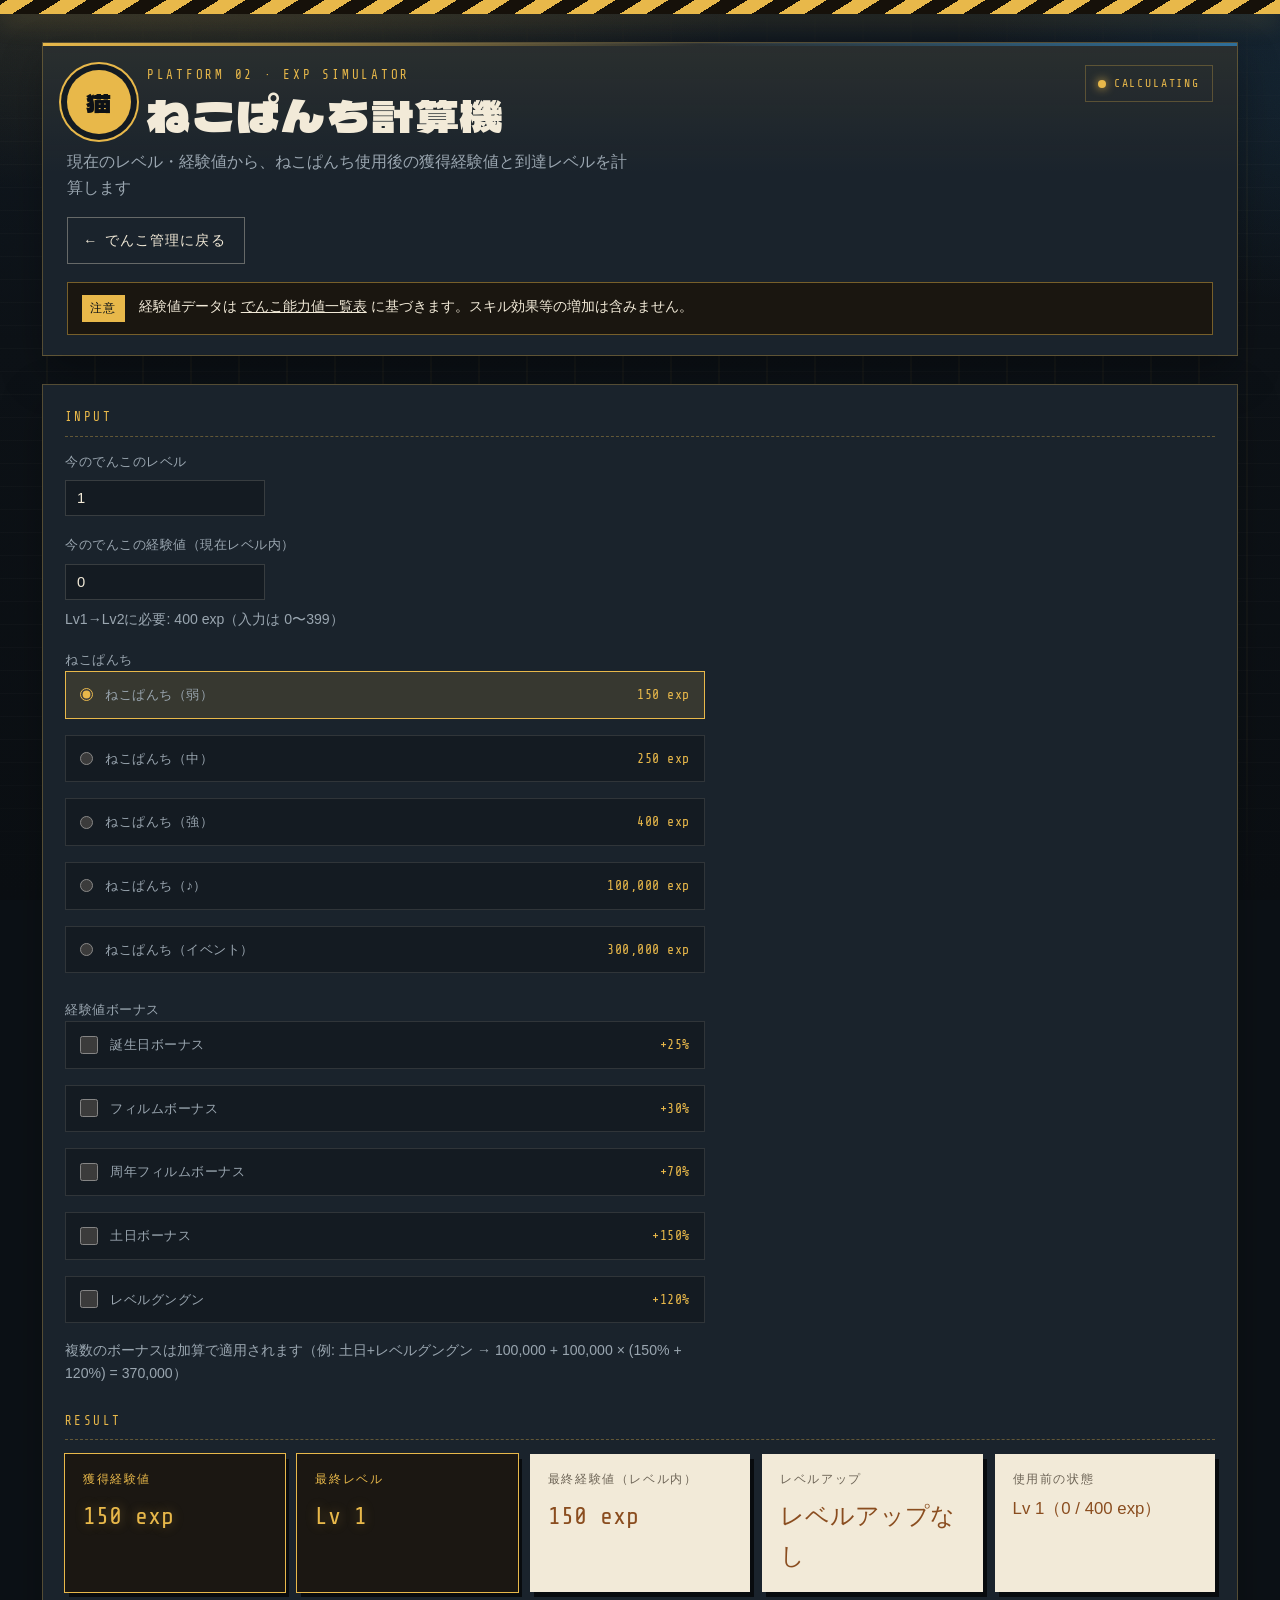
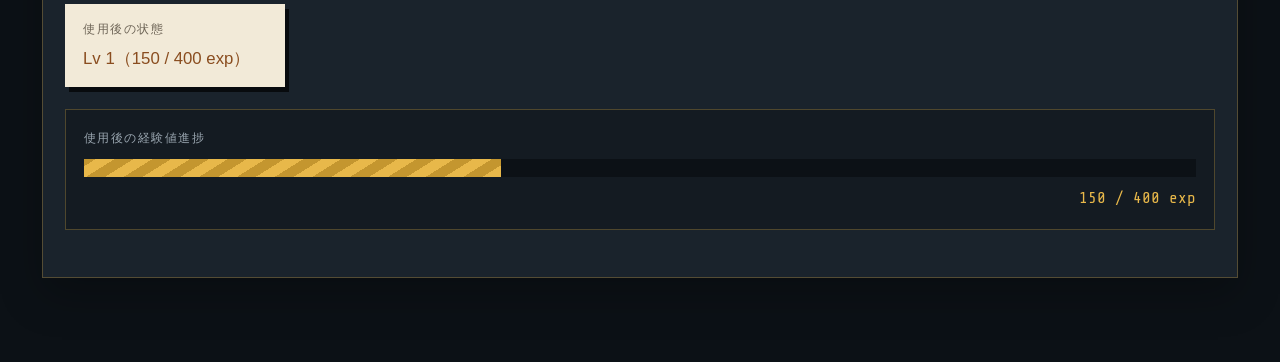
==== commit 75c418a0: "ひめ／ひめぎ画像の対応修正と所持表示の視認性を改善する。 Co-authored-by: Cursor <cursoragent@cursor.com>" ====
--- a/nekopanchi.html
+++ b/nekopanchi.html
@@ -7,7 +7,7 @@
     <link rel="icon" type="image/svg+xml" href="favicon.svg">
     <link rel="preconnect" href="https://fonts.googleapis.com">
     <link rel="preconnect" href="https://fonts.gstatic.com" crossorigin>
-    <link href="https://fonts.googleapis.com/css2?family=Dela+Gothic+One&family=Kosugi+Maru&family=Share+Tech+Mono&display=swap" rel="stylesheet">
+    <link href="https://fonts.googleapis.com/css2?family=Dela+Gothic+One&family=Kosugi+Maru&family=M+PLUS+1:wght@500;700&family=Share+Tech+Mono&display=swap" rel="stylesheet">
     <link rel="stylesheet" href="styles.css">
 </head>
 <body>
@@ -34,7 +34,7 @@
             <span class="board-live"><i></i> CALCULATING</span>
             <div class="notice">
                 <div>
-                    <strong>注意:</strong> 経験値データは
+                    経験値データは
                     <a href="wiki/でんこ能力値一覧表.html" target="_blank" rel="noopener">でんこ能力値一覧表</a>
                     に基づきます。スキル効果等の増加は含みません。
                 </div>
--- a/styles.css
+++ b/styles.css
@@ -28,6 +28,7 @@
     --cool: #2f6f9a;
     --eco: #4a7d52;
     --font-display: "Dela Gothic One", "Hiragino Mincho ProN", serif;
+    --font-name: "M PLUS 1", "Hiragino Kaku Gothic ProN", sans-serif;
     --font-body: "Kosugi Maru", "Hiragino Kaku Gothic ProN", sans-serif;
     --font-mono: "Share Tech Mono", ui-monospace, monospace;
     --shadow-ticket: 6px 8px 0 #080b0e, 0 18px 36px rgba(0, 0, 0, 0.42);
@@ -252,7 +253,7 @@
     display: inline-block;
 }
 
-/* ホーム放送（注意書き） */
+/* 注意書き */
 .notice {
     grid-column: 1 / -1;
     display: flex;
@@ -266,7 +267,7 @@
 }
 
 .notice::before {
-    content: "放送";
+    content: "注意";
     flex-shrink: 0;
     font-family: var(--font-mono);
     letter-spacing: 0.12em;
@@ -494,12 +495,112 @@
     color: var(--ticket-ink);
     box-shadow: var(--shadow-ticket);
     position: relative;
-    transition: transform 0.25s ease, box-shadow 0.25s ease;
+    transition: transform 0.25s ease, box-shadow 0.25s ease, background 0.2s ease, opacity 0.2s ease, filter 0.2s ease;
+}
+
+/* 所持: 鮮明な乗車券＋緑の縁取り */
+.denko-item.owned {
+    background: #f5eedc;
+    box-shadow:
+        inset 4px 0 0 var(--signal-green),
+        var(--shadow-ticket);
+}
+
+.denko-item.owned .ticket-stub {
+    background: #1b1712;
+    color: var(--amber);
+}
+
+.denko-item.owned .denko-id {
+    color: var(--amber);
+}
+
+/* 未所持: 彩度を落として「まだ持っていない」印象を強調 */
+.denko-item.not-owned {
+    background: #c8c4bb;
+    color: #4a4740;
+    opacity: 0.78;
+    box-shadow:
+        inset 4px 0 0 #7a756c,
+        4px 5px 0 #080b0e,
+        0 12px 24px rgba(0, 0, 0, 0.28);
+    filter: saturate(0.45);
+}
+
+.denko-item.not-owned:hover {
+    opacity: 0.9;
+    filter: saturate(0.55);
+}
+
+.denko-item.not-owned .ticket-stub {
+    background: #3a3a38;
+    color: #a8a49a;
+    border-right-color: #9a958c;
+}
+
+.denko-item.not-owned .denko-id {
+    color: #a8a49a;
+}
+
+.denko-item.not-owned .ticket-stub::after {
+    background: radial-gradient(circle at 7px 10px, #1a1a18 5px, transparent 5.5px) 0 0 / 14px 18px;
+}
+
+.denko-item.not-owned .denko-name {
+    color: #3f3c36;
+}
+
+.denko-item.not-owned .denko-name-en {
+    color: #6a6660;
+}
+
+.denko-item.not-owned .denko-portrait {
+    filter: grayscale(0.9);
+    opacity: 0.55;
+    background: #ebe8e0;
+    border-color: #a8a49a;
+    box-shadow: none;
+}
+
+.denko-item.not-owned .skill-name {
+    color: #5c564c;
+}
+
+.denko-item.not-owned .skill-effect {
+    color: #6a655c;
+}
+
+.denko-item.not-owned .skill-info {
+    background: rgba(27, 23, 18, 0.08);
+}
+
+.denko-item.not-owned .ownership-control label {
+    color: #5c564c;
+    font-weight: 700;
+}
+
+.denko-item.owned .ownership-control label {
+    color: var(--signal-green);
+    font-weight: 700;
 }
 
 .denko-item:hover {
     transform: translateY(-4px) rotate(-0.25deg);
     box-shadow: 8px 12px 0 #080b0e, 0 22px 40px rgba(0, 0, 0, 0.45);
+}
+
+.denko-item.owned:hover {
+    box-shadow:
+        inset 4px 0 0 var(--signal-green),
+        8px 12px 0 #080b0e,
+        0 22px 40px rgba(0, 0, 0, 0.45);
+}
+
+.denko-item.not-owned:hover {
+    box-shadow:
+        inset 4px 0 0 #7a756c,
+        6px 8px 0 #080b0e,
+        0 16px 28px rgba(0, 0, 0, 0.35);
 }
 
 .denko-list .denko-item:nth-child(-n+12) {
@@ -581,15 +682,16 @@
     pointer-events: none;
     opacity: 0.42;
     border: 2px solid currentColor;
+    z-index: 3;
 }
 
 .denko-item.owned .ticket-body::after {
-    content: "乗車済";
+    content: "所持";
     color: var(--signal-green);
 }
 
 .denko-item.not-owned .ticket-body::after {
-    content: "未乗車";
+    content: "未所持";
     color: var(--signal-red);
 }
 
@@ -618,12 +720,12 @@
 }
 
 .denko-name {
-    font-family: var(--font-display);
-    font-size: 1.28rem;
-    font-weight: 400;
+    font-family: var(--font-name);
+    font-size: 1.6rem;
+    font-weight: 700;
     color: var(--ticket-ink);
     letter-spacing: 0.04em;
-    line-height: 1.2;
+    line-height: 1.5;
 }
 
 .denko-name-en {
@@ -725,12 +827,13 @@
 }
 
 .skill-name {
-    font-weight: 400;
-    font-family: var(--font-display);
+    font-weight: 700;
+    font-family: var(--font-name);
     color: #8a4d1f;
     margin-bottom: 6px;
-    font-size: 0.98rem;
+    font-size: 1.08rem;
     letter-spacing: 0.03em;
+    line-height: 1.5;
 }
 
 .denko-portrait {
